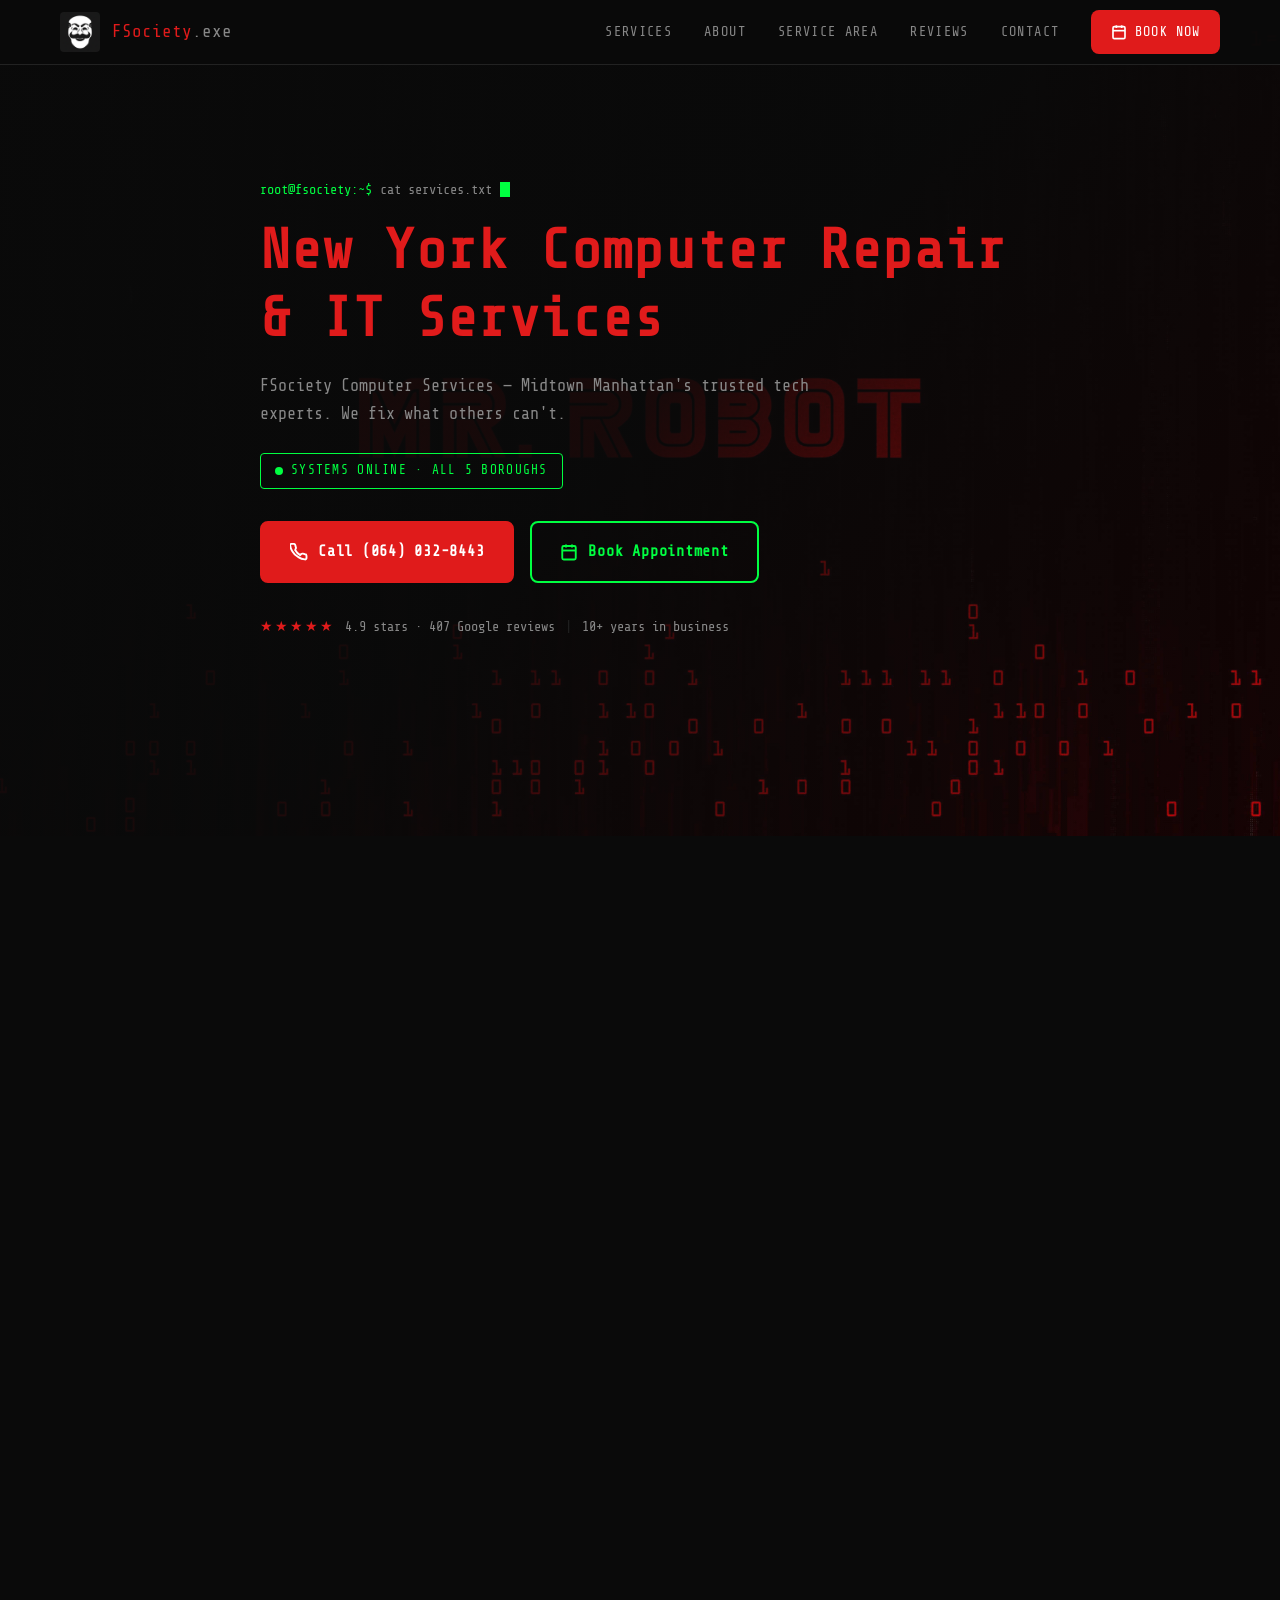
==== index.html @ 2352bcc3 "Add files via upload" ====
<!DOCTYPE html>
<html lang="en">
<head>
<meta charset="UTF-8">
<meta name="viewport" content="width=device-width, initial-scale=1">
<title>New York Computer Repair & IT Services | FSociety Computer Services</title>
<meta name="description" content="FSociety Computer Services offers expert PC repair, custom PC building, and IT support in New York, NY. Serving all 5 NYC boroughs since 2015. Call (064) 032-8443.">
<link rel="canonical" href="https://notplatypus.github.io/fsociety/">
<link rel="icon" href="favicon.ico">
<link rel="apple-touch-icon" href="apple-touch-icon.png">
<meta property="og:title" content="FSociety Computer Services — New York Computer Repair & IT Services">
<meta property="og:description" content="Expert PC repair, custom builds, and IT consulting in NYC. All 5 boroughs. 4.9 ★ · 407 reviews.">
<meta property="og:url" content="https://notplatypus.github.io/fsociety/">
<meta property="og:type" content="website">
<meta name="theme-color" content="#0A0A0A">

<!-- Google Fonts preconnect -->
<link rel="preconnect" href="https://fonts.googleapis.com">
<link rel="preconnect" href="https://fonts.gstatic.com" crossorigin>
<link rel="preload" as="style" href="https://fonts.googleapis.com/css2?family=Share+Tech+Mono&display=swap" onload="this.onload=null;this.rel='stylesheet'">
<noscript><link rel="stylesheet" href="https://fonts.googleapis.com/css2?family=Share+Tech+Mono&display=swap"></noscript>

<!-- Critical CSS -->
<style>
@font-face{font-family:'MrRobot';src:url('fonts/MR_ROBOT.ttf') format('truetype');font-display:swap;font-weight:400 900;}
:root{--bg:#0A0A0A;--surface:#111111;--surface-2:#1A1A1A;--text:#FFFFFF;--text-muted:#888888;--primary:#E01B1B;--primary-dark:#B01515;--green:#00FF41;--border:#222222;--radius:8px;--font-mono:'Share Tech Mono','Courier New',monospace;--font-heading:'MrRobot','Share Tech Mono','Courier New',monospace;}
*,*::before,*::after{box-sizing:border-box;margin:0;padding:0;}
html{scroll-behavior:smooth;-webkit-overflow-scrolling:touch;}
body{background:var(--bg);color:var(--text);font-family:var(--font-mono);font-size:17px;line-height:1.7;-webkit-font-smoothing:antialiased;-moz-osx-font-smoothing:grayscale;overflow-x:hidden;}
h1,h2,h3,h4{font-family:var(--font-heading);line-height:1.2;letter-spacing:0.02em;}
h1{font-size:clamp(2rem,5vw,3.5rem);color:var(--primary);}
h2{font-size:clamp(1.6rem,3.5vw,2.4rem);color:var(--primary);}
h3{font-size:1.2rem;color:var(--text);}
a{color:inherit;text-decoration:none;}
img{display:block;max-width:100%;}
.container{max-width:1200px;margin:0 auto;padding:0 20px;}
/* HEADER */
header{position:fixed;top:0;left:0;right:0;z-index:100;background:rgba(10,10,10,0.95);border-bottom:1px solid var(--border);transition:border-color 0.3s;}
header.scrolled{border-bottom-color:var(--primary);}
.header-inner{display:flex;align-items:center;justify-content:space-between;height:64px;padding:0 20px;max-width:1200px;margin:0 auto;}
.nav-logo{display:flex;align-items:center;gap:12px;font-family:var(--font-heading);font-size:1.1rem;color:var(--primary);}
.nav-logo img{width:40px;height:40px;border-radius:4px;}
.nav-logo span{display:none;}
@media(min-width:480px){.nav-logo span{display:inline;}}
nav{display:none;}
@media(min-width:900px){nav{display:flex;align-items:center;gap:32px;}}
nav a{font-size:0.85rem;color:var(--text-muted);transition:color 0.2s;text-transform:uppercase;letter-spacing:0.1em;}
nav a:hover{color:var(--green);}
.nav-cta{display:none;}
@media(min-width:900px){.nav-cta{display:inline-flex;align-items:center;gap:8px;background:var(--primary);color:#fff;padding:10px 20px;border-radius:var(--radius);font-size:0.85rem;text-transform:uppercase;letter-spacing:0.08em;transition:background 0.2s;-webkit-tap-highlight-color:transparent;touch-action:manipulation;}}
.nav-cta:hover{background:var(--primary-dark);}
.hamburger{background:none;border:1px solid var(--border);color:var(--text);padding:8px;border-radius:4px;cursor:pointer;display:flex;align-items:center;justify-content:center;min-width:44px;min-height:44px;-webkit-tap-highlight-color:transparent;touch-action:manipulation;}
@media(min-width:900px){.hamburger{display:none;}}
.mobile-menu{display:none;position:fixed;top:64px;left:0;right:0;bottom:0;background:var(--bg);z-index:99;padding:32px 20px;border-top:1px solid var(--primary);}
.mobile-menu.open{display:flex;flex-direction:column;gap:24px;}
.mobile-menu a{font-size:1.2rem;color:var(--text);border-bottom:1px solid var(--border);padding-bottom:16px;text-transform:uppercase;letter-spacing:0.1em;}
.mobile-menu a:last-child{border-bottom:none;color:var(--primary);}
/* HERO */
.hero{position:relative;min-height:100svh;min-height:calc(100vh - 64px);display:flex;align-items:center;justify-content:center;padding:80px 20px 100px;overflow:hidden;}
.hero-bg{position:absolute;inset:0;z-index:0;}
.hero-bg img{width:100%;height:100%;object-fit:cover;object-position:center;}
.hero-overlay{position:absolute;inset:0;z-index:1;background:linear-gradient(135deg,rgba(10,10,10,0.97) 0%,rgba(10,10,10,0.92) 50%,rgba(224,27,27,0.08) 100%);}
.hero-content{position:relative;z-index:2;text-align:left;max-width:800px;width:100%;}
.terminal-line{font-size:0.85rem;color:var(--text-muted);margin-bottom:16px;display:flex;align-items:center;gap:8px;flex-wrap:wrap;}
.green{color:var(--green);}
.cursor{display:inline-block;width:10px;height:1.1em;background:var(--green);vertical-align:text-bottom;animation:blink 1s step-end infinite;}
@keyframes blink{0%,100%{opacity:1;}50%{opacity:0;}}
.hero-content h1{margin-bottom:20px;}
.hero-tagline{font-size:1.05rem;color:var(--text-muted);margin-bottom:24px;max-width:560px;}
.hero-status{margin-bottom:32px;}
.status-badge{display:inline-flex;align-items:center;gap:8px;border:1px solid var(--green);color:var(--green);padding:6px 14px;border-radius:4px;font-size:0.8rem;text-transform:uppercase;letter-spacing:0.1em;}
.status-dot{width:8px;height:8px;background:var(--green);border-radius:50%;animation:pulse 2s ease infinite;}
@keyframes pulse{0%,100%{opacity:1;transform:scale(1);}50%{opacity:0.5;transform:scale(0.8);}}
.hero-cta{display:flex;flex-wrap:wrap;gap:16px;margin-bottom:32px;}
.btn{display:inline-flex;align-items:center;gap:10px;padding:16px 28px;border-radius:var(--radius);font-family:var(--font-mono);font-size:0.95rem;font-weight:700;letter-spacing:0.05em;cursor:pointer;transition:all 0.2s;min-height:52px;-webkit-tap-highlight-color:transparent;touch-action:manipulation;border:2px solid transparent;}
.btn-primary{background:var(--primary);color:#fff;border-color:var(--primary);}
.btn-primary:hover{background:var(--primary-dark);border-color:var(--primary-dark);transform:translateY(-2px);}
.btn-outline{background:transparent;color:var(--green);border-color:var(--green);}
.btn-outline:hover{background:rgba(0,255,65,0.08);transform:translateY(-2px);}
.hero-rating{display:flex;align-items:center;gap:10px;font-size:0.85rem;color:var(--text-muted);}
.stars{color:var(--primary);letter-spacing:2px;}
</style>

<!-- Deferred non-critical CSS -->
<link rel="preload" as="style" href="style.css" onload="this.onload=null;this.rel='stylesheet'">
<noscript><link rel="stylesheet" href="style.css"></noscript>

<!-- JSON-LD Schema -->
<script type="application/ld+json">
{
  "@context": "https://schema.org",
  "@type": "LocalBusiness",
  "name": "FSociety Computer Services",
  "description": "Expert PC repair, custom PC building, IT consulting, and tech support in New York, NY. Serving all 5 NYC boroughs.",
  "telephone": "(064) 032-8443",
  "email": "mastermind407.fsociety@gmail.com",
  "url": "https://notplatypus.github.io/fsociety/",
  "address": {
    "@type": "PostalAddress",
    "streetAddress": "135 East 57th Street",
    "addressLocality": "New York",
    "addressRegion": "NY",
    "postalCode": "10022",
    "addressCountry": "US"
  },
  "geo": {
    "@type": "GeoCoordinates",
    "latitude": 40.7616,
    "longitude": -73.9680
  },
  "openingHoursSpecification": [
    {"@type":"OpeningHoursSpecification","dayOfWeek":["Monday","Tuesday","Wednesday","Thursday","Friday"],"opens":"09:00","closes":"19:00"}
  ],
  "aggregateRating": {
    "@type": "AggregateRating",
    "ratingValue": "4.9",
    "reviewCount": "407",
    "bestRating": "5"
  },
  "areaServed": [
    {"@type":"City","name":"Manhattan"},
    {"@type":"City","name":"Brooklyn"},
    {"@type":"City","name":"Queens"},
    {"@type":"City","name":"The Bronx"},
    {"@type":"City","name":"Staten Island"}
  ],
  "priceRange": "$$",
  "foundingDate": "2015",
  "hasMap": "https://maps.google.com/maps?q=135+East+57th+Street,+New+York,+NY+10022"
}
</script>
</head>
<body>

<!-- HEADER -->
<header id="header">
  <div class="header-inner">
    <a href="/" class="nav-logo" aria-label="FSociety Computer Services home">
      <img src="android-chrome-192x192.png" alt="FSociety logo" width="40" height="40">
      <span>FSociety<span style="color:var(--text-muted);">.exe</span></span>
    </a>
    <nav aria-label="Main navigation">
      <a href="#services">Services</a>
      <a href="#about">About</a>
      <a href="#area">Service Area</a>
      <a href="#reviews">Reviews</a>
      <a href="#contact">Contact</a>
      <a href="https://fsociety-backend.onrender.com/booking.html" class="nav-cta" target="_blank" rel="noopener">
        <svg width="16" height="16" viewBox="0 0 24 24" fill="none" stroke="currentColor" stroke-width="2.5" aria-hidden="true"><rect x="3" y="4" width="18" height="18" rx="2"/><line x1="16" y1="2" x2="16" y2="6"/><line x1="8" y1="2" x2="8" y2="6"/><line x1="3" y1="10" x2="21" y2="10"/></svg>
        Book Now
      </a>
    </nav>
    <button class="hamburger" id="hamburger" aria-expanded="false" aria-controls="mobile-menu" aria-label="Open menu">
      <svg width="22" height="22" viewBox="0 0 24 24" fill="none" stroke="currentColor" stroke-width="2.5" aria-hidden="true"><line x1="3" y1="6" x2="21" y2="6"/><line x1="3" y1="12" x2="21" y2="12"/><line x1="3" y1="18" x2="21" y2="18"/></svg>
    </button>
  </div>
</header>

<!-- MOBILE MENU -->
<nav class="mobile-menu" id="mobile-menu" aria-label="Mobile navigation">
  <a href="#services" class="mobile-nav-link">Services</a>
  <a href="#about" class="mobile-nav-link">About</a>
  <a href="#area" class="mobile-nav-link">Service Area</a>
  <a href="#reviews" class="mobile-nav-link">Reviews</a>
  <a href="#contact" class="mobile-nav-link">Contact</a>
  <a href="https://fsociety-backend.onrender.com/booking.html" target="_blank" rel="noopener">Book Appointment →</a>
</nav>

<!-- HERO -->
<section class="hero" id="home">
  <div class="hero-bg">
    <img src="pictures/placeholder.webp" alt="FSociety Computer Services workspace in New York" width="1920" height="1080" loading="eager" fetchpriority="high">
  </div>
  <div class="hero-overlay"></div>
  <div class="container hero-content">
    <div class="terminal-line">
      <span class="green">root@fsociety:~$</span>
      <span aria-hidden="true">cat services.txt</span>
      <span class="cursor" aria-hidden="true"></span>
    </div>
    <h1>New York Computer Repair &amp; IT Services</h1>
    <p class="hero-tagline">FSociety Computer Services — Midtown Manhattan's trusted tech experts. We fix what others can't.</p>
    <div class="hero-status">
      <div class="status-badge">
        <span class="status-dot"></span>
        SYSTEMS ONLINE · ALL 5 BOROUGHS
      </div>
    </div>
    <div class="hero-cta">
      <a href="tel:+10640328443" class="btn btn-primary">
        <svg width="18" height="18" viewBox="0 0 24 24" fill="none" stroke="currentColor" stroke-width="2.5" aria-hidden="true"><path d="M22 16.92v3a2 2 0 01-2.18 2 19.79 19.79 0 01-8.63-3.07A19.5 19.5 0 013.07 11 19.79 19.79 0 01.1 2.38a2 2 0 012-1.17h3a2 2 0 012 1.72c.13 1 .37 1.97.74 2.9a2 2 0 01-.45 2.11L6.91 9.4a16 16 0 006.69 6.69l1.38-1.38a2 2 0 012.11-.45c.93.37 1.9.61 2.9.74A2 2 0 0122 16.92z"/></svg>
        Call (064) 032-8443
      </a>
      <a href="https://fsociety-backend.onrender.com/booking.html" class="btn btn-outline" target="_blank" rel="noopener">
        <svg width="18" height="18" viewBox="0 0 24 24" fill="none" stroke="currentColor" stroke-width="2.5" aria-hidden="true"><rect x="3" y="4" width="18" height="18" rx="2"/><line x1="16" y1="2" x2="16" y2="6"/><line x1="8" y1="2" x2="8" y2="6"/><line x1="3" y1="10" x2="21" y2="10"/></svg>
        Book Appointment
      </a>
    </div>
    <div class="hero-rating">
      <span class="stars">★★★★★</span>
      <span>4.9 stars · 407 Google reviews</span>
      <span style="color:var(--border)">|</span>
      <span>10+ years in business</span>
    </div>
  </div>
</section>

<!-- SERVICES -->
<section class="services section-below-fold" id="services">
  <div class="container">
    <div class="section-header">
      <div class="terminal-line small"><span class="green">//</span> AVAILABLE_SERVICES</div>
      <h2>What We Do</h2>
      <p class="section-sub">Professional tech services for NYC homes and businesses</p>
    </div>
    <div class="services-grid">

      <div class="service-card">
        <div class="service-icon">
          <svg width="32" height="32" viewBox="0 0 24 24" fill="none" stroke="currentColor" stroke-width="1.8" aria-hidden="true"><rect x="2" y="3" width="20" height="14" rx="2"/><line x1="8" y1="21" x2="16" y2="21"/><line x1="12" y1="17" x2="12" y2="21"/><circle cx="12" cy="10" r="3"/></svg>
        </div>
        <h3>PC Repair &amp; Diagnostics</h3>
        <p>Comprehensive hardware and software diagnostics. Virus removal, data recovery, screen replacement, motherboard repair — we handle it all.</p>
        <div class="card-tag"><span class="green">$</span> Free initial diagnostic</div>
      </div>

      <div class="service-card">
        <div class="service-icon">
          <svg width="32" height="32" viewBox="0 0 24 24" fill="none" stroke="currentColor" stroke-width="1.8" aria-hidden="true"><rect x="4" y="2" width="16" height="20" rx="2"/><line x1="8" y1="7" x2="16" y2="7"/><line x1="8" y1="11" x2="16" y2="11"/><line x1="8" y1="15" x2="12" y2="15"/></svg>
        </div>
        <h3>Custom PC Building</h3>
        <p>Gaming rigs, workstations, home servers. We source, build, and configure your dream machine from scratch — optimized for your budget and needs.</p>
        <div class="card-tag"><span class="green">$</span> Free build consultation</div>
      </div>

      <div class="service-card">
        <div class="service-icon">
          <svg width="32" height="32" viewBox="0 0 24 24" fill="none" stroke="currentColor" stroke-width="1.8" aria-hidden="true"><path d="M17 21v-2a4 4 0 00-4-4H5a4 4 0 00-4 4v2"/><circle cx="9" cy="7" r="4"/><path d="M23 21v-2a4 4 0 00-3-3.87"/><path d="M16 3.13a4 4 0 010 7.75"/></svg>
        </div>
        <h3>One-on-One Tech Training</h3>
        <p>Learn at your own pace. We teach you to use your devices confidently — from basic computer skills to advanced software, for all ages.</p>
        <div class="card-tag"><span class="green">$</span> Patient, jargon-free sessions</div>
      </div>

      <div class="service-card">
        <div class="service-icon">
          <svg width="32" height="32" viewBox="0 0 24 24" fill="none" stroke="currentColor" stroke-width="1.8" aria-hidden="true"><circle cx="12" cy="12" r="3"/><circle cx="4" cy="6" r="2"/><circle cx="20" cy="6" r="2"/><circle cx="4" cy="18" r="2"/><circle cx="20" cy="18" r="2"/><line x1="6" y1="6" x2="10" y2="11"/><line x1="18" y1="6" x2="14" y2="11"/><line x1="6" y1="18" x2="10" y2="13"/><line x1="18" y1="18" x2="14" y2="13"/></svg>
        </div>
        <h3>IT Consulting</h3>
        <p>Strategic tech guidance for small businesses. Network setup, cybersecurity audits, cloud migration, and infrastructure planning tailored to your scale.</p>
        <div class="card-tag"><span class="green">$</span> First hour free</div>
      </div>

      <div class="service-card">
        <div class="service-icon">
          <svg width="32" height="32" viewBox="0 0 24 24" fill="none" stroke="currentColor" stroke-width="1.8" aria-hidden="true"><path d="M3 9l9-7 9 7v11a2 2 0 01-2 2H5a2 2 0 01-2-2z"/><polyline points="9 22 9 12 15 12 15 22"/></svg>
        </div>
        <h3>Home &amp; Office Tech Support</h3>
        <p>On-site visits across all 5 boroughs. WiFi setup, smart home devices, printer troubleshooting, office IT support — we come to you.</p>
        <div class="card-tag"><span class="green">$</span> In-store &amp; on-site available</div>
      </div>

    </div>
    <div style="text-align:center;margin-top:48px;">
      <a href="https://fsociety-backend.onrender.com/booking.html" class="btn btn-primary" target="_blank" rel="noopener">Schedule a Service</a>
    </div>
  </div>
</section>

<!-- ABOUT -->
<section class="about section-below-fold" id="about">
  <div class="container">
    <div class="about-grid">
      <div class="about-image">
        <img src="pictures/placeholder.webp" alt="FSociety Computer Services team at work in New York" width="600" height="450" loading="lazy">
        <div class="about-image-overlay"></div>
      </div>
      <div class="about-content">
        <div class="terminal-line small"><span class="green">//</span> ABOUT_US</div>
        <h2>Trusted Since 2015</h2>
        <p>FSociety Computer Services has been New York City's go-to tech repair shop for over a decade. Based in Midtown Manhattan, we combine deep technical expertise with a no-nonsense, transparent approach.</p>
        <p>No upselling. No unnecessary repairs. Just honest, fast solutions — whether you walk in or we come to you.</p>
        <div class="stats-grid">
          <div class="stat">
            <span class="stat-number">10+</span>
            <span class="stat-label">Years in Business</span>
          </div>
          <div class="stat">
            <span class="stat-number">407</span>
            <span class="stat-label">Verified Reviews</span>
          </div>
          <div class="stat">
            <span class="stat-number">4.9★</span>
            <span class="stat-label">Google Rating</span>
          </div>
          <div class="stat">
            <span class="stat-number">5</span>
            <span class="stat-label">NYC Boroughs</span>
          </div>
        </div>
        <a href="tel:+10640328443" class="btn btn-primary" style="margin-top:8px;">
          <svg width="18" height="18" viewBox="0 0 24 24" fill="none" stroke="currentColor" stroke-width="2.5" aria-hidden="true"><path d="M22 16.92v3a2 2 0 01-2.18 2 19.79 19.79 0 01-8.63-3.07A19.5 19.5 0 013.07 11 19.79 19.79 0 01.1 2.38a2 2 0 012-1.17h3a2 2 0 012 1.72c.13 1 .37 1.97.74 2.9a2 2 0 01-.45 2.11L6.91 9.4a16 16 0 006.69 6.69l1.38-1.38a2 2 0 012.11-.45c.93.37 1.9.61 2.9.74A2 2 0 0122 16.92z"/></svg>
          Call Us Now
        </a>
      </div>
    </div>
  </div>
</section>

<!-- SERVICE AREA -->
<section class="area section-below-fold" id="area">
  <div class="container">
    <div class="section-header">
      <div class="terminal-line small"><span class="green">//</span> SERVICE_AREA</div>
      <h2>We Come to You</h2>
      <p class="section-sub">In-store at 135 East 57th Street, or on-site anywhere in NYC</p>
    </div>
    <div class="area-grid">
      <div class="boroughs">
        <div class="borough-item">
          <span class="green">&gt;</span>
          <span>Manhattan</span>
          <span class="borough-tag">HQ + On-Site</span>
        </div>
        <div class="borough-item">
          <span class="green">&gt;</span>
          <span>Brooklyn</span>
          <span class="borough-tag">On-Site</span>
        </div>
        <div class="borough-item">
          <span class="green">&gt;</span>
          <span>Queens</span>
          <span class="borough-tag">On-Site</span>
        </div>
        <div class="borough-item">
          <span class="green">&gt;</span>
          <span>The Bronx</span>
          <span class="borough-tag">On-Site</span>
        </div>
        <div class="borough-item">
          <span class="green">&gt;</span>
          <span>Staten Island</span>
          <span class="borough-tag">On-Site</span>
        </div>
        <div class="area-info">
          <div class="info-row">
            <svg width="16" height="16" viewBox="0 0 24 24" fill="none" stroke="var(--green)" stroke-width="2" aria-hidden="true"><circle cx="12" cy="12" r="10"/><polyline points="12 6 12 12 16 14"/></svg>
            <span>Mon–Fri &nbsp;9:00 AM – 7:00 PM</span>
          </div>
          <div class="info-row">
            <svg width="16" height="16" viewBox="0 0 24 24" fill="none" stroke="var(--green)" stroke-width="2" aria-hidden="true"><path d="M21 10c0 7-9 13-9 13s-9-6-9-13a9 9 0 0118 0z"/><circle cx="12" cy="10" r="3"/></svg>
            <span>135 East 57th Street, NY 10022</span>
          </div>
        </div>
      </div>
      <div class="map-wrap">
        <div style="height:400px;overflow:hidden;border-radius:var(--radius);border:1px solid var(--border);">
          <iframe
            title="FSociety Computer Services location map"
            src="https://maps.google.com/maps?q=135+East+57th+Street,+New+York,+NY+10022&output=embed"
            style="width:100%;height:100%;border:0;"
            loading="lazy"
            referrerpolicy="no-referrer-when-downgrade"
            aria-label="Google Maps location of FSociety Computer Services">
          </iframe>
        </div>
      </div>
    </div>
  </div>
</section>

<!-- REVIEWS -->
<section class="reviews section-below-fold" id="reviews">
  <div class="container">
    <div class="section-header">
      <div class="terminal-line small"><span class="green">//</span> CLIENT_REVIEWS</div>
      <h2>What Clients Say</h2>
      <div class="rating-badge">
        <span class="stars big">★★★★★</span>
        <span class="rating-num">4.9</span>
        <span class="rating-count">/ 407 Google reviews</span>
      </div>
    </div>
    <div class="reviews-grid">
      <div class="review-card">
        <div class="review-stars">★★★★★</div>
        <p>"Brought in my laptop with a dead drive and data I thought was gone forever. They recovered everything within 24 hours. Absolutely incredible service."</p>
        <div class="reviewer">
          <span class="reviewer-name">Alex M.</span>
          <span class="reviewer-loc">Manhattan</span>
        </div>
      </div>
      <div class="review-card">
        <div class="review-stars">★★★★★</div>
        <p>"Had them build a custom PC for video editing. Stayed within budget, explained every component choice, and it flies. Best $1200 I've ever spent."</p>
        <div class="reviewer">
          <span class="reviewer-name">Priya S.</span>
          <span class="reviewer-loc">Brooklyn</span>
        </div>
      </div>
      <div class="review-card">
        <div class="review-stars">★★★★★</div>
        <p>"Our whole office network was a mess. They came in, audited everything, and had us running smoothly in one afternoon. Worth every penny for the consulting."</p>
        <div class="reviewer">
          <span class="reviewer-name">Marcus T.</span>
          <span class="reviewer-loc">Queens</span>
        </div>
      </div>
    </div>
    <div style="text-align:center;margin-top:40px;">
      <a href="https://g.page/r/fsociety-computer-services/review" target="_blank" rel="noopener" class="btn btn-outline">
        Read All 407 Reviews →
      </a>
    </div>
  </div>
</section>

<!-- CONTACT -->
<section class="contact section-below-fold" id="contact">
  <div class="container">
    <div class="contact-grid">
      <div class="contact-info">
        <div class="terminal-line small"><span class="green">//</span> CONTACT</div>
        <h2>Get in Touch</h2>
        <div class="contact-item">
          <svg width="20" height="20" viewBox="0 0 24 24" fill="none" stroke="var(--primary)" stroke-width="2" aria-hidden="true"><path d="M22 16.92v3a2 2 0 01-2.18 2 19.79 19.79 0 01-8.63-3.07A19.5 19.5 0 013.07 11 19.79 19.79 0 01.1 2.38a2 2 0 012-1.17h3a2 2 0 012 1.72c.13 1 .37 1.97.74 2.9a2 2 0 01-.45 2.11L6.91 9.4a16 16 0 006.69 6.69l1.38-1.38a2 2 0 012.11-.45c.93.37 1.9.61 2.9.74A2 2 0 0122 16.92z"/></svg>
          <div>
            <div class="contact-label">Phone</div>
            <a href="tel:+10640328443" class="contact-value">(064) 032-8443</a>
          </div>
        </div>
        <div class="contact-item">
          <svg width="20" height="20" viewBox="0 0 24 24" fill="none" stroke="var(--primary)" stroke-width="2" aria-hidden="true"><path d="M4 4h16c1.1 0 2 .9 2 2v12c0 1.1-.9 2-2 2H4c-1.1 0-2-.9-2-2V6c0-1.1.9-2 2-2z"/><polyline points="22,6 12,13 2,6"/></svg>
          <div>
            <div class="contact-label">Email</div>
            <a href="mailto:mastermind407.fsociety@gmail.com" class="contact-value">mastermind407.fsociety@gmail.com</a>
          </div>
        </div>
        <div class="contact-item">
          <svg width="20" height="20" viewBox="0 0 24 24" fill="none" stroke="var(--primary)" stroke-width="2" aria-hidden="true"><path d="M21 10c0 7-9 13-9 13s-9-6-9-13a9 9 0 0118 0z"/><circle cx="12" cy="10" r="3"/></svg>
          <div>
            <div class="contact-label">Address</div>
            <span class="contact-value">135 East 57th Street<br>New York, NY 10022</span>
          </div>
        </div>
        <div class="contact-item">
          <svg width="20" height="20" viewBox="0 0 24 24" fill="none" stroke="var(--primary)" stroke-width="2" aria-hidden="true"><circle cx="12" cy="12" r="10"/><polyline points="12 6 12 12 16 14"/></svg>
          <div>
            <div class="contact-label">Hours</div>
            <span class="contact-value">Monday–Friday<br>9:00 AM – 7:00 PM</span>
          </div>
        </div>
      </div>
      <div class="contact-form-wrap">
        <div class="terminal-line small"><span class="green">//</span> SEND_MESSAGE</div>
        <form class="contact-form" id="contact-form" novalidate>
          <div class="form-group">
            <label for="c-name">Name</label>
            <input type="text" id="c-name" name="name" placeholder="John Doe" autocomplete="name" required minlength="2">
          </div>
          <div class="form-group">
            <label for="c-email">Email</label>
            <input type="email" id="c-email" name="email" placeholder="you@example.com" autocomplete="email" required>
          </div>
          <div class="form-group">
            <label for="c-msg">Message</label>
            <textarea id="c-msg" name="message" placeholder="Describe your issue or question..." rows="4" required minlength="10"></textarea>
          </div>
          <button type="submit" class="btn btn-primary" style="width:100%;justify-content:center;">
            Send Message
          </button>
          <div class="form-status" id="form-status" role="alert" aria-live="polite"></div>
        </form>
      </div>
    </div>
  </div>
</section>

<!-- BOOKING CTA BANNER -->
<section class="cta-banner section-below-fold">
  <div class="container cta-inner">
    <div class="cta-text">
      <div class="terminal-line small" style="margin-bottom:12px;"><span class="green">root@fsociety:~$</span> <span>./schedule_appointment.sh</span></div>
      <h2>Ready to Get It Fixed?</h2>
      <p>Book your appointment online. Available Mon–Fri, 9 AM – 7 PM. 24-hour advance booking required.</p>
    </div>
    <div class="cta-actions">
      <a href="https://fsociety-backend.onrender.com/booking.html" class="btn btn-primary" target="_blank" rel="noopener">
        <svg width="18" height="18" viewBox="0 0 24 24" fill="none" stroke="currentColor" stroke-width="2.5" aria-hidden="true"><rect x="3" y="4" width="18" height="18" rx="2"/><line x1="16" y1="2" x2="16" y2="6"/><line x1="8" y1="2" x2="8" y2="6"/><line x1="3" y1="10" x2="21" y2="10"/></svg>
        Book Appointment
      </a>
      <a href="tel:+10640328443" class="btn btn-outline">Call to Talk First</a>
    </div>
  </div>
</section>

<!-- FOOTER -->
<footer>
  <div class="container footer-inner">
    <div class="footer-col">
      <div class="footer-logo">FSociety<span style="color:var(--primary);">.exe</span></div>
      <p>New York's trusted computer repair &amp; IT services shop. Serving all 5 boroughs since 2015.</p>
    </div>
    <div class="footer-col">
      <h4>Services</h4>
      <ul>
        <li>PC Repair &amp; Diagnostics</li>
        <li>Custom PC Building</li>
        <li>One-on-One Tech Training</li>
        <li>IT Consulting</li>
        <li>Home &amp; Office Tech Support</li>
      </ul>
    </div>
    <div class="footer-col">
      <h4>Contact</h4>
      <ul>
        <li><a href="tel:+10640328443">(064) 032-8443</a></li>
        <li><a href="mailto:mastermind407.fsociety@gmail.com">mastermind407.fsociety@gmail.com</a></li>
        <li>135 East 57th Street<br>New York, NY 10022</li>
        <li>Mon–Fri 9:00 AM – 7:00 PM</li>
      </ul>
    </div>
    <div class="footer-col">
      <h4>Company</h4>
      <ul>
        <li><a href="https://fsociety-backend.onrender.com/booking.html" target="_blank" rel="noopener">Book Appointment</a></li>
        <li><a href="#reviews">Reviews</a></li>
        <li><a href="privacy-policy.html">Privacy Policy</a></li>
      </ul>
    </div>
  </div>
  <div class="footer-bottom">
    <div class="container">
      <span>© 2025 FSociety Computer Services · New York, NY 10022</span>
      <a href="privacy-policy.html">Privacy Policy</a>
    </div>
  </div>
</footer>

<!-- MOBILE STICKY CTA BAR -->
<div class="mobile-cta-bar" role="complementary" aria-label="Quick contact">
  <a href="tel:+10640328443" class="mobile-cta-btn mobile-cta-call">
    <svg width="18" height="18" viewBox="0 0 24 24" fill="none" stroke="currentColor" stroke-width="2.5" aria-hidden="true"><path d="M22 16.92v3a2 2 0 01-2.18 2 19.79 19.79 0 01-8.63-3.07A19.5 19.5 0 013.07 11 19.79 19.79 0 01.1 2.38a2 2 0 012-1.17h3a2 2 0 012 1.72c.13 1 .37 1.97.74 2.9a2 2 0 01-.45 2.11L6.91 9.4a16 16 0 006.69 6.69l1.38-1.38a2 2 0 012.11-.45c.93.37 1.9.61 2.9.74A2 2 0 0122 16.92z"/></svg>
    Call Now
  </a>
  <a href="https://fsociety-backend.onrender.com/booking.html" class="mobile-cta-btn mobile-cta-book" target="_blank" rel="noopener">
    <svg width="18" height="18" viewBox="0 0 24 24" fill="none" stroke="currentColor" stroke-width="2.5" aria-hidden="true"><rect x="3" y="4" width="18" height="18" rx="2"/><line x1="16" y1="2" x2="16" y2="6"/><line x1="8" y1="2" x2="8" y2="6"/><line x1="3" y1="10" x2="21" y2="10"/></svg>
    Book Online
  </a>
</div>

<script src="script.js" defer></script>
</body>
</html>
---- style.css ----
/* FSociety Computer Services — style.css */
/* Non-critical styles loaded deferred */

/* SECTION DEFAULTS */
section { padding: 80px 20px; }
@media (min-width: 1024px) { section { padding: 96px 48px; } }
.section-below-fold { content-visibility: auto; contain-intrinsic-size: 0 600px; }

.section-header {
  text-align: center;
  margin-bottom: 56px;
}
.section-header h2 { margin-bottom: 12px; }
.section-sub {
  color: var(--text-muted);
  font-size: 1rem;
  max-width: 520px;
  margin: 0 auto;
}
.terminal-line.small { font-size: 0.78rem; margin-bottom: 10px; }
.section-header .terminal-line.small { justify-content: center; }

/* SERVICES */
.services { background: var(--bg); }
.services-grid {
  display: grid;
  grid-template-columns: 1fr;
  gap: 20px;
}
@media (min-width: 640px) { .services-grid { grid-template-columns: 1fr 1fr; } }
@media (min-width: 1024px) { .services-grid { grid-template-columns: repeat(3, 1fr); } }

.service-card {
  background: var(--surface);
  border: 1px solid var(--border);
  border-radius: var(--radius);
  padding: 32px 28px;
  transition: border-color 0.3s, transform 0.3s, box-shadow 0.3s;
  position: relative;
  overflow: hidden;
}
.service-card::before {
  content: '';
  position: absolute;
  top: 0; left: 0; right: 0;
  height: 3px;
  background: var(--primary);
  transform: scaleX(0);
  transition: transform 0.3s;
  transform-origin: left;
}
.service-card:hover {
  border-color: var(--primary);
  transform: translateY(-4px);
  box-shadow: 0 16px 40px rgba(224, 27, 27, 0.12);
}
.service-card:hover::before { transform: scaleX(1); }
@media (prefers-reduced-motion: reduce) {
  .service-card { transition: none; }
  .service-card:hover { transform: none; }
  .service-card::before { transition: none; }
}

.service-icon {
  width: 56px;
  height: 56px;
  background: rgba(224, 27, 27, 0.08);
  border: 1px solid rgba(224, 27, 27, 0.2);
  border-radius: 10px;
  display: flex;
  align-items: center;
  justify-content: center;
  margin-bottom: 20px;
  color: var(--primary);
  will-change: transform;
}
.service-card:hover .service-icon {
  background: rgba(224, 27, 27, 0.15);
  animation: glitch-icon 0.4s ease;
}
@keyframes glitch-icon {
  0%  { transform: translate(0, 0); }
  20% { transform: translate(-2px, 1px); }
  40% { transform: translate(2px, -1px); }
  60% { transform: translate(-1px, 2px); }
  80% { transform: translate(1px, -1px); }
  100%{ transform: translate(0, 0); }
}
@media (prefers-reduced-motion: reduce) {
  .service-card:hover .service-icon { animation: none; }
}

.service-card h3 {
  font-size: 1.05rem;
  margin-bottom: 12px;
  color: var(--text);
  font-family: var(--font-heading);
}
.service-card p {
  color: var(--text-muted);
  font-size: 0.9rem;
  line-height: 1.7;
  margin-bottom: 16px;
}
.card-tag {
  font-size: 0.78rem;
  color: var(--text-muted);
  border-top: 1px solid var(--border);
  padding-top: 14px;
}
.card-tag .green { margin-right: 4px; }

/* ABOUT */
.about { background: var(--surface); }
.about-grid {
  display: grid;
  grid-template-columns: 1fr;
  gap: 48px;
  align-items: center;
}
@media (min-width: 900px) { .about-grid { grid-template-columns: 1fr 1fr; gap: 64px; } }

.about-image {
  position: relative;
  border-radius: var(--radius);
  overflow: hidden;
  border: 1px solid var(--border);
}
.about-image img { width: 100%; height: 100%; object-fit: cover; display: block; }
.about-image-overlay {
  position: absolute; inset: 0;
  background: linear-gradient(135deg, rgba(224, 27, 27, 0.06) 0%, transparent 60%);
}

.about-content .terminal-line.small { margin-bottom: 10px; }
.about-content h2 { margin-bottom: 16px; }
.about-content p {
  color: var(--text-muted);
  margin-bottom: 16px;
  line-height: 1.75;
}

.stats-grid {
  display: grid;
  grid-template-columns: 1fr 1fr;
  gap: 16px;
  margin: 32px 0;
}
.stat {
  background: var(--surface-2);
  border: 1px solid var(--border);
  border-radius: var(--radius);
  padding: 20px;
  display: flex;
  flex-direction: column;
  gap: 4px;
  transition: border-color 0.2s;
}
.stat:hover { border-color: var(--primary); }
.stat-number {
  font-family: var(--font-heading);
  font-size: 1.8rem;
  color: var(--primary);
  line-height: 1;
}
.stat-label {
  font-size: 0.78rem;
  color: var(--text-muted);
  text-transform: uppercase;
  letter-spacing: 0.08em;
}

/* SERVICE AREA */
.area { background: var(--bg); }
.area-grid {
  display: grid;
  grid-template-columns: 1fr;
  gap: 40px;
  align-items: start;
}
@media (min-width: 900px) { .area-grid { grid-template-columns: 1fr 1fr; gap: 56px; } }

.boroughs { display: flex; flex-direction: column; gap: 12px; }
.borough-item {
  display: flex;
  align-items: center;
  gap: 14px;
  padding: 14px 20px;
  background: var(--surface);
  border: 1px solid var(--border);
  border-radius: var(--radius);
  font-size: 0.95rem;
  transition: border-color 0.2s, background 0.2s;
}
.borough-item:hover {
  border-color: var(--green);
  background: rgba(0, 255, 65, 0.03);
}
.borough-item > span:first-child {
  font-size: 1.1rem;
  font-weight: 700;
  width: 16px;
}
.borough-item > span:nth-child(2) { flex: 1; }
.borough-tag {
  font-size: 0.72rem;
  color: var(--green);
  border: 1px solid var(--green);
  padding: 2px 8px;
  border-radius: 4px;
  text-transform: uppercase;
  letter-spacing: 0.08em;
  opacity: 0.8;
}

.area-info {
  margin-top: 24px;
  display: flex;
  flex-direction: column;
  gap: 12px;
  padding: 20px;
  background: var(--surface);
  border: 1px solid var(--border);
  border-radius: var(--radius);
  border-left: 3px solid var(--primary);
}
.info-row {
  display: flex;
  align-items: center;
  gap: 10px;
  font-size: 0.88rem;
  color: var(--text-muted);
}

/* REVIEWS */
.reviews { background: var(--surface); }
.rating-badge {
  display: flex;
  align-items: center;
  justify-content: center;
  gap: 10px;
  margin-top: 8px;
}
.stars.big { font-size: 1.4rem; color: var(--primary); }
.rating-num {
  font-family: var(--font-heading);
  font-size: 2rem;
  color: var(--primary);
}
.rating-count { color: var(--text-muted); font-size: 0.9rem; }

.reviews-grid {
  display: grid;
  grid-template-columns: 1fr;
  gap: 20px;
}
@media (min-width: 640px) { .reviews-grid { grid-template-columns: 1fr 1fr; } }
@media (min-width: 1024px) { .reviews-grid { grid-template-columns: repeat(3, 1fr); } }

.review-card {
  background: var(--surface-2);
  border: 1px solid var(--border);
  border-radius: var(--radius);
  padding: 28px;
  position: relative;
  transition: border-color 0.2s, transform 0.2s;
}
.review-card:hover {
  border-color: var(--primary);
  transform: translateY(-2px);
}
@media (prefers-reduced-motion: reduce) { .review-card:hover { transform: none; } }

.review-stars { color: var(--primary); letter-spacing: 2px; margin-bottom: 14px; font-size: 1rem; }
.review-card p {
  color: var(--text-muted);
  font-size: 0.88rem;
  line-height: 1.75;
  font-style: italic;
  margin-bottom: 20px;
}
.reviewer {
  display: flex;
  align-items: center;
  justify-content: space-between;
  border-top: 1px solid var(--border);
  padding-top: 14px;
}
.reviewer-name { font-weight: 700; font-size: 0.88rem; color: var(--text); }
.reviewer-loc { font-size: 0.78rem; color: var(--text-muted); }

/* CONTACT */
.contact { background: var(--bg); }
.contact-grid {
  display: grid;
  grid-template-columns: 1fr;
  gap: 48px;
}
@media (min-width: 900px) { .contact-grid { grid-template-columns: 1fr 1fr; gap: 64px; align-items: start; } }

.contact-info h2 { margin-bottom: 28px; }
.contact-item {
  display: flex;
  align-items: flex-start;
  gap: 16px;
  margin-bottom: 24px;
  padding-bottom: 24px;
  border-bottom: 1px solid var(--border);
}
.contact-item:last-child { border-bottom: none; }
.contact-item svg { flex-shrink: 0; margin-top: 2px; }
.contact-label { font-size: 0.75rem; color: var(--text-muted); text-transform: uppercase; letter-spacing: 0.1em; margin-bottom: 4px; }
.contact-value { font-size: 0.95rem; color: var(--text); line-height: 1.5; }
a.contact-value:hover { color: var(--primary); }

.contact-form-wrap { }
.contact-form { display: flex; flex-direction: column; gap: 16px; }
.form-group { display: flex; flex-direction: column; gap: 6px; }
.form-group label { font-size: 0.78rem; text-transform: uppercase; letter-spacing: 0.1em; color: var(--text-muted); }
.form-group input,
.form-group textarea {
  background: var(--surface);
  border: 1px solid var(--border);
  border-radius: var(--radius);
  color: var(--text);
  font-family: var(--font-mono);
  font-size: 16px;
  padding: 14px 16px;
  min-height: 48px;
  transition: border-color 0.2s;
  resize: vertical;
}
.form-group input:focus,
.form-group textarea:focus {
  outline: none;
  border-color: var(--green);
  background: rgba(0, 255, 65, 0.02);
}
.form-group input::placeholder,
.form-group textarea::placeholder { color: var(--text-muted); }
.form-group textarea { min-height: 120px; }

.form-status {
  font-size: 0.85rem;
  padding: 10px 14px;
  border-radius: var(--radius);
  display: none;
}
.form-status.success { display: block; background: rgba(0, 255, 65, 0.08); border: 1px solid var(--green); color: var(--green); }
.form-status.error { display: block; background: rgba(224, 27, 27, 0.08); border: 1px solid var(--primary); color: var(--primary); }

/* CTA BANNER */
.cta-banner {
  background: var(--surface);
  border-top: 1px solid var(--border);
  border-bottom: 1px solid var(--border);
}
.cta-inner {
  display: flex;
  flex-direction: column;
  gap: 32px;
  align-items: flex-start;
}
@media (min-width: 900px) {
  .cta-inner {
    flex-direction: row;
    align-items: center;
    justify-content: space-between;
  }
}
.cta-text h2 { margin-bottom: 8px; }
.cta-text p { color: var(--text-muted); font-size: 0.9rem; max-width: 480px; }
.cta-actions { display: flex; gap: 16px; flex-wrap: wrap; }

/* FOOTER */
footer {
  background: #050505;
  border-top: 1px solid var(--border);
  padding-top: 64px;
}
.footer-inner {
  display: grid;
  grid-template-columns: 1fr;
  gap: 40px;
  padding-bottom: 48px;
}
@media (min-width: 640px) { .footer-inner { grid-template-columns: 1fr 1fr; } }
@media (min-width: 1024px) { .footer-inner { grid-template-columns: 2fr 1fr 1fr 1fr; } }

.footer-logo {
  font-family: var(--font-heading);
  font-size: 1.4rem;
  color: var(--text);
  margin-bottom: 12px;
}
.footer-col > p {
  color: var(--text-muted);
  font-size: 0.85rem;
  line-height: 1.7;
}
.footer-col h4 {
  font-size: 0.78rem;
  text-transform: uppercase;
  letter-spacing: 0.12em;
  color: var(--primary);
  margin-bottom: 16px;
  font-family: var(--font-mono);
}
.footer-col ul { list-style: none; display: flex; flex-direction: column; gap: 10px; }
.footer-col ul li { color: var(--text-muted); font-size: 0.85rem; }
.footer-col ul li a { color: var(--text-muted); transition: color 0.2s; }
.footer-col ul li a:hover { color: var(--green); }

.footer-bottom {
  border-top: 1px solid var(--border);
  padding: 20px 20px calc(20px + env(safe-area-inset-bottom));
}
.footer-bottom .container {
  display: flex;
  align-items: center;
  justify-content: space-between;
  flex-wrap: wrap;
  gap: 10px;
  font-size: 0.78rem;
  color: var(--text-muted);
}
.footer-bottom a { color: var(--text-muted); transition: color 0.2s; }
.footer-bottom a:hover { color: var(--primary); }

/* MOBILE CTA BAR */
.mobile-cta-bar {
  position: fixed;
  bottom: 0; left: 0; right: 0;
  display: flex;
  z-index: 99;
  background: var(--surface);
  border-top: 1px solid var(--border);
  padding-bottom: calc(12px + env(safe-area-inset-bottom));
  padding-top: 10px;
}
@media (min-width: 768px) { .mobile-cta-bar { display: none; } }

.mobile-cta-btn {
  flex: 1;
  display: flex;
  align-items: center;
  justify-content: center;
  gap: 8px;
  padding: 12px 16px;
  font-family: var(--font-mono);
  font-size: 0.88rem;
  font-weight: 700;
  text-transform: uppercase;
  letter-spacing: 0.05em;
  min-height: 44px;
  -webkit-tap-highlight-color: transparent;
  touch-action: manipulation;
  transition: opacity 0.15s;
}
.mobile-cta-btn:active { opacity: 0.7; }
.mobile-cta-call {
  color: var(--text);
  border-right: 1px solid var(--border);
}
.mobile-cta-book {
  background: var(--primary);
  color: #fff;
}

/* Ensure content above mobile bar has padding */
@media (max-width: 767px) {
  body { padding-bottom: calc(70px + env(safe-area-inset-bottom)); }
}

/* UTILITY */
.text-muted { color: var(--text-muted); }
.hidden { display: none !important; }
---- style.css ----
/* FSociety Computer Services — style.css */
/* Non-critical styles loaded deferred */

/* SECTION DEFAULTS */
section { padding: 80px 20px; }
@media (min-width: 1024px) { section { padding: 96px 48px; } }
.section-below-fold { content-visibility: auto; contain-intrinsic-size: 0 600px; }

.section-header {
  text-align: center;
  margin-bottom: 56px;
}
.section-header h2 { margin-bottom: 12px; }
.section-sub {
  color: var(--text-muted);
  font-size: 1rem;
  max-width: 520px;
  margin: 0 auto;
}
.terminal-line.small { font-size: 0.78rem; margin-bottom: 10px; }
.section-header .terminal-line.small { justify-content: center; }

/* SERVICES */
.services { background: var(--bg); }
.services-grid {
  display: grid;
  grid-template-columns: 1fr;
  gap: 20px;
}
@media (min-width: 640px) { .services-grid { grid-template-columns: 1fr 1fr; } }
@media (min-width: 1024px) { .services-grid { grid-template-columns: repeat(3, 1fr); } }

.service-card {
  background: var(--surface);
  border: 1px solid var(--border);
  border-radius: var(--radius);
  padding: 32px 28px;
  transition: border-color 0.3s, transform 0.3s, box-shadow 0.3s;
  position: relative;
  overflow: hidden;
}
.service-card::before {
  content: '';
  position: absolute;
  top: 0; left: 0; right: 0;
  height: 3px;
  background: var(--primary);
  transform: scaleX(0);
  transition: transform 0.3s;
  transform-origin: left;
}
.service-card:hover {
  border-color: var(--primary);
  transform: translateY(-4px);
  box-shadow: 0 16px 40px rgba(224, 27, 27, 0.12);
}
.service-card:hover::before { transform: scaleX(1); }
@media (prefers-reduced-motion: reduce) {
  .service-card { transition: none; }
  .service-card:hover { transform: none; }
  .service-card::before { transition: none; }
}

.service-icon {
  width: 56px;
  height: 56px;
  background: rgba(224, 27, 27, 0.08);
  border: 1px solid rgba(224, 27, 27, 0.2);
  border-radius: 10px;
  display: flex;
  align-items: center;
  justify-content: center;
  margin-bottom: 20px;
  color: var(--primary);
  will-change: transform;
}
.service-card:hover .service-icon {
  background: rgba(224, 27, 27, 0.15);
  animation: glitch-icon 0.4s ease;
}
@keyframes glitch-icon {
  0%  { transform: translate(0, 0); }
  20% { transform: translate(-2px, 1px); }
  40% { transform: translate(2px, -1px); }
  60% { transform: translate(-1px, 2px); }
  80% { transform: translate(1px, -1px); }
  100%{ transform: translate(0, 0); }
}
@media (prefers-reduced-motion: reduce) {
  .service-card:hover .service-icon { animation: none; }
}

.service-card h3 {
  font-size: 1.05rem;
  margin-bottom: 12px;
  color: var(--text);
  font-family: var(--font-heading);
}
.service-card p {
  color: var(--text-muted);
  font-size: 0.9rem;
  line-height: 1.7;
  margin-bottom: 16px;
}
.card-tag {
  font-size: 0.78rem;
  color: var(--text-muted);
  border-top: 1px solid var(--border);
  padding-top: 14px;
}
.card-tag .green { margin-right: 4px; }

/* ABOUT */
.about { background: var(--surface); }
.about-grid {
  display: grid;
  grid-template-columns: 1fr;
  gap: 48px;
  align-items: center;
}
@media (min-width: 900px) { .about-grid { grid-template-columns: 1fr 1fr; gap: 64px; } }

.about-image {
  position: relative;
  border-radius: var(--radius);
  overflow: hidden;
  border: 1px solid var(--border);
}
.about-image img { width: 100%; height: 100%; object-fit: cover; display: block; }
.about-image-overlay {
  position: absolute; inset: 0;
  background: linear-gradient(135deg, rgba(224, 27, 27, 0.06) 0%, transparent 60%);
}

.about-content .terminal-line.small { margin-bottom: 10px; }
.about-content h2 { margin-bottom: 16px; }
.about-content p {
  color: var(--text-muted);
  margin-bottom: 16px;
  line-height: 1.75;
}

.stats-grid {
  display: grid;
  grid-template-columns: 1fr 1fr;
  gap: 16px;
  margin: 32px 0;
}
.stat {
  background: var(--surface-2);
  border: 1px solid var(--border);
  border-radius: var(--radius);
  padding: 20px;
  display: flex;
  flex-direction: column;
  gap: 4px;
  transition: border-color 0.2s;
}
.stat:hover { border-color: var(--primary); }
.stat-number {
  font-family: var(--font-heading);
  font-size: 1.8rem;
  color: var(--primary);
  line-height: 1;
}
.stat-label {
  font-size: 0.78rem;
  color: var(--text-muted);
  text-transform: uppercase;
  letter-spacing: 0.08em;
}

/* SERVICE AREA */
.area { background: var(--bg); }
.area-grid {
  display: grid;
  grid-template-columns: 1fr;
  gap: 40px;
  align-items: start;
}
@media (min-width: 900px) { .area-grid { grid-template-columns: 1fr 1fr; gap: 56px; } }

.boroughs { display: flex; flex-direction: column; gap: 12px; }
.borough-item {
  display: flex;
  align-items: center;
  gap: 14px;
  padding: 14px 20px;
  background: var(--surface);
  border: 1px solid var(--border);
  border-radius: var(--radius);
  font-size: 0.95rem;
  transition: border-color 0.2s, background 0.2s;
}
.borough-item:hover {
  border-color: var(--green);
  background: rgba(0, 255, 65, 0.03);
}
.borough-item > span:first-child {
  font-size: 1.1rem;
  font-weight: 700;
  width: 16px;
}
.borough-item > span:nth-child(2) { flex: 1; }
.borough-tag {
  font-size: 0.72rem;
  color: var(--green);
  border: 1px solid var(--green);
  padding: 2px 8px;
  border-radius: 4px;
  text-transform: uppercase;
  letter-spacing: 0.08em;
  opacity: 0.8;
}

.area-info {
  margin-top: 24px;
  display: flex;
  flex-direction: column;
  gap: 12px;
  padding: 20px;
  background: var(--surface);
  border: 1px solid var(--border);
  border-radius: var(--radius);
  border-left: 3px solid var(--primary);
}
.info-row {
  display: flex;
  align-items: center;
  gap: 10px;
  font-size: 0.88rem;
  color: var(--text-muted);
}

/* REVIEWS */
.reviews { background: var(--surface); }
.rating-badge {
  display: flex;
  align-items: center;
  justify-content: center;
  gap: 10px;
  margin-top: 8px;
}
.stars.big { font-size: 1.4rem; color: var(--primary); }
.rating-num {
  font-family: var(--font-heading);
  font-size: 2rem;
  color: var(--primary);
}
.rating-count { color: var(--text-muted); font-size: 0.9rem; }

.reviews-grid {
  display: grid;
  grid-template-columns: 1fr;
  gap: 20px;
}
@media (min-width: 640px) { .reviews-grid { grid-template-columns: 1fr 1fr; } }
@media (min-width: 1024px) { .reviews-grid { grid-template-columns: repeat(3, 1fr); } }

.review-card {
  background: var(--surface-2);
  border: 1px solid var(--border);
  border-radius: var(--radius);
  padding: 28px;
  position: relative;
  transition: border-color 0.2s, transform 0.2s;
}
.review-card:hover {
  border-color: var(--primary);
  transform: translateY(-2px);
}
@media (prefers-reduced-motion: reduce) { .review-card:hover { transform: none; } }

.review-stars { color: var(--primary); letter-spacing: 2px; margin-bottom: 14px; font-size: 1rem; }
.review-card p {
  color: var(--text-muted);
  font-size: 0.88rem;
  line-height: 1.75;
  font-style: italic;
  margin-bottom: 20px;
}
.reviewer {
  display: flex;
  align-items: center;
  justify-content: space-between;
  border-top: 1px solid var(--border);
  padding-top: 14px;
}
.reviewer-name { font-weight: 700; font-size: 0.88rem; color: var(--text); }
.reviewer-loc { font-size: 0.78rem; color: var(--text-muted); }

/* CONTACT */
.contact { background: var(--bg); }
.contact-grid {
  display: grid;
  grid-template-columns: 1fr;
  gap: 48px;
}
@media (min-width: 900px) { .contact-grid { grid-template-columns: 1fr 1fr; gap: 64px; align-items: start; } }

.contact-info h2 { margin-bottom: 28px; }
.contact-item {
  display: flex;
  align-items: flex-start;
  gap: 16px;
  margin-bottom: 24px;
  padding-bottom: 24px;
  border-bottom: 1px solid var(--border);
}
.contact-item:last-child { border-bottom: none; }
.contact-item svg { flex-shrink: 0; margin-top: 2px; }
.contact-label { font-size: 0.75rem; color: var(--text-muted); text-transform: uppercase; letter-spacing: 0.1em; margin-bottom: 4px; }
.contact-value { font-size: 0.95rem; color: var(--text); line-height: 1.5; }
a.contact-value:hover { color: var(--primary); }

.contact-form-wrap { }
.contact-form { display: flex; flex-direction: column; gap: 16px; }
.form-group { display: flex; flex-direction: column; gap: 6px; }
.form-group label { font-size: 0.78rem; text-transform: uppercase; letter-spacing: 0.1em; color: var(--text-muted); }
.form-group input,
.form-group textarea {
  background: var(--surface);
  border: 1px solid var(--border);
  border-radius: var(--radius);
  color: var(--text);
  font-family: var(--font-mono);
  font-size: 16px;
  padding: 14px 16px;
  min-height: 48px;
  transition: border-color 0.2s;
  resize: vertical;
}
.form-group input:focus,
.form-group textarea:focus {
  outline: none;
  border-color: var(--green);
  background: rgba(0, 255, 65, 0.02);
}
.form-group input::placeholder,
.form-group textarea::placeholder { color: var(--text-muted); }
.form-group textarea { min-height: 120px; }

.form-status {
  font-size: 0.85rem;
  padding: 10px 14px;
  border-radius: var(--radius);
  display: none;
}
.form-status.success { display: block; background: rgba(0, 255, 65, 0.08); border: 1px solid var(--green); color: var(--green); }
.form-status.error { display: block; background: rgba(224, 27, 27, 0.08); border: 1px solid var(--primary); color: var(--primary); }

/* CTA BANNER */
.cta-banner {
  background: var(--surface);
  border-top: 1px solid var(--border);
  border-bottom: 1px solid var(--border);
}
.cta-inner {
  display: flex;
  flex-direction: column;
  gap: 32px;
  align-items: flex-start;
}
@media (min-width: 900px) {
  .cta-inner {
    flex-direction: row;
    align-items: center;
    justify-content: space-between;
  }
}
.cta-text h2 { margin-bottom: 8px; }
.cta-text p { color: var(--text-muted); font-size: 0.9rem; max-width: 480px; }
.cta-actions { display: flex; gap: 16px; flex-wrap: wrap; }

/* FOOTER */
footer {
  background: #050505;
  border-top: 1px solid var(--border);
  padding-top: 64px;
}
.footer-inner {
  display: grid;
  grid-template-columns: 1fr;
  gap: 40px;
  padding-bottom: 48px;
}
@media (min-width: 640px) { .footer-inner { grid-template-columns: 1fr 1fr; } }
@media (min-width: 1024px) { .footer-inner { grid-template-columns: 2fr 1fr 1fr 1fr; } }

.footer-logo {
  font-family: var(--font-heading);
  font-size: 1.4rem;
  color: var(--text);
  margin-bottom: 12px;
}
.footer-col > p {
  color: var(--text-muted);
  font-size: 0.85rem;
  line-height: 1.7;
}
.footer-col h4 {
  font-size: 0.78rem;
  text-transform: uppercase;
  letter-spacing: 0.12em;
  color: var(--primary);
  margin-bottom: 16px;
  font-family: var(--font-mono);
}
.footer-col ul { list-style: none; display: flex; flex-direction: column; gap: 10px; }
.footer-col ul li { color: var(--text-muted); font-size: 0.85rem; }
.footer-col ul li a { color: var(--text-muted); transition: color 0.2s; }
.footer-col ul li a:hover { color: var(--green); }

.footer-bottom {
  border-top: 1px solid var(--border);
  padding: 20px 20px calc(20px + env(safe-area-inset-bottom));
}
.footer-bottom .container {
  display: flex;
  align-items: center;
  justify-content: space-between;
  flex-wrap: wrap;
  gap: 10px;
  font-size: 0.78rem;
  color: var(--text-muted);
}
.footer-bottom a { color: var(--text-muted); transition: color 0.2s; }
.footer-bottom a:hover { color: var(--primary); }

/* MOBILE CTA BAR */
.mobile-cta-bar {
  position: fixed;
  bottom: 0; left: 0; right: 0;
  display: flex;
  z-index: 99;
  background: var(--surface);
  border-top: 1px solid var(--border);
  padding-bottom: calc(12px + env(safe-area-inset-bottom));
  padding-top: 10px;
}
@media (min-width: 768px) { .mobile-cta-bar { display: none; } }

.mobile-cta-btn {
  flex: 1;
  display: flex;
  align-items: center;
  justify-content: center;
  gap: 8px;
  padding: 12px 16px;
  font-family: var(--font-mono);
  font-size: 0.88rem;
  font-weight: 700;
  text-transform: uppercase;
  letter-spacing: 0.05em;
  min-height: 44px;
  -webkit-tap-highlight-color: transparent;
  touch-action: manipulation;
  transition: opacity 0.15s;
}
.mobile-cta-btn:active { opacity: 0.7; }
.mobile-cta-call {
  color: var(--text);
  border-right: 1px solid var(--border);
}
.mobile-cta-book {
  background: var(--primary);
  color: #fff;
}

/* Ensure content above mobile bar has padding */
@media (max-width: 767px) {
  body { padding-bottom: calc(70px + env(safe-area-inset-bottom)); }
}

/* UTILITY */
.text-muted { color: var(--text-muted); }
.hidden { display: none !important; }
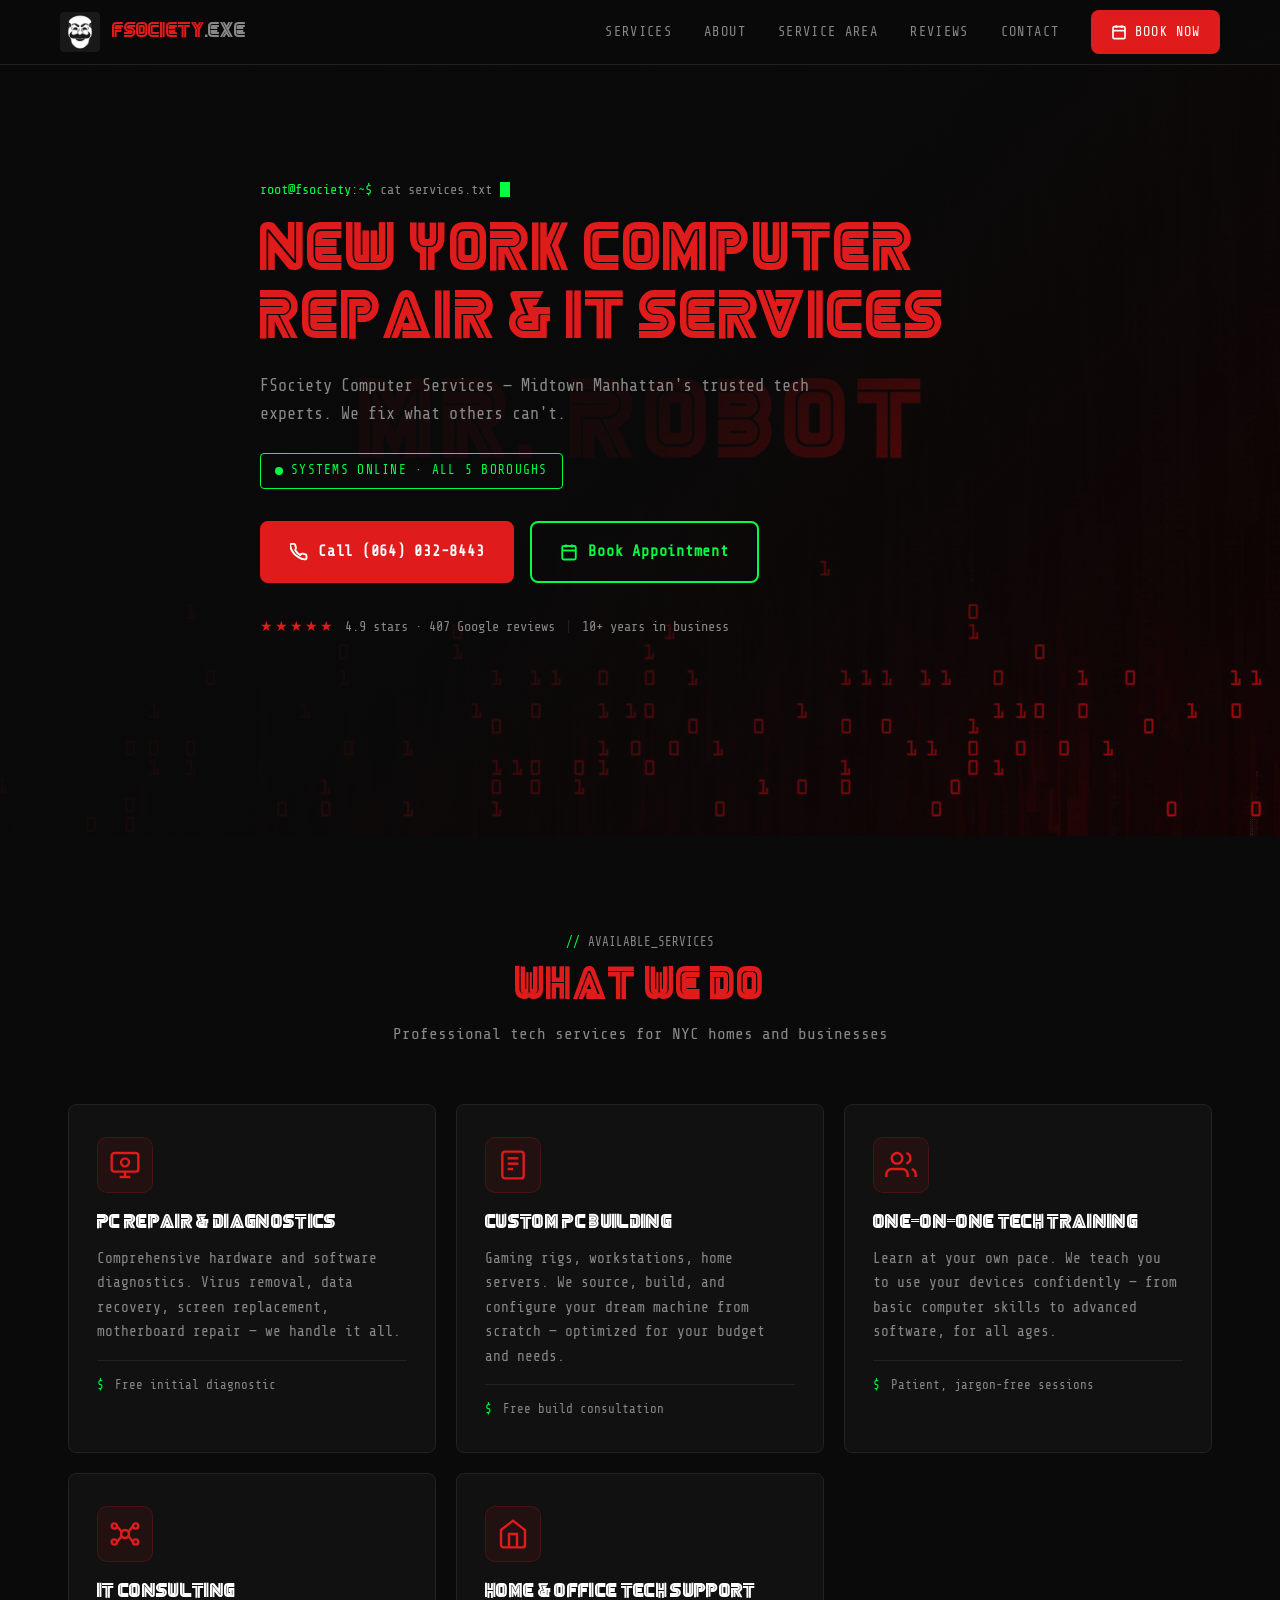
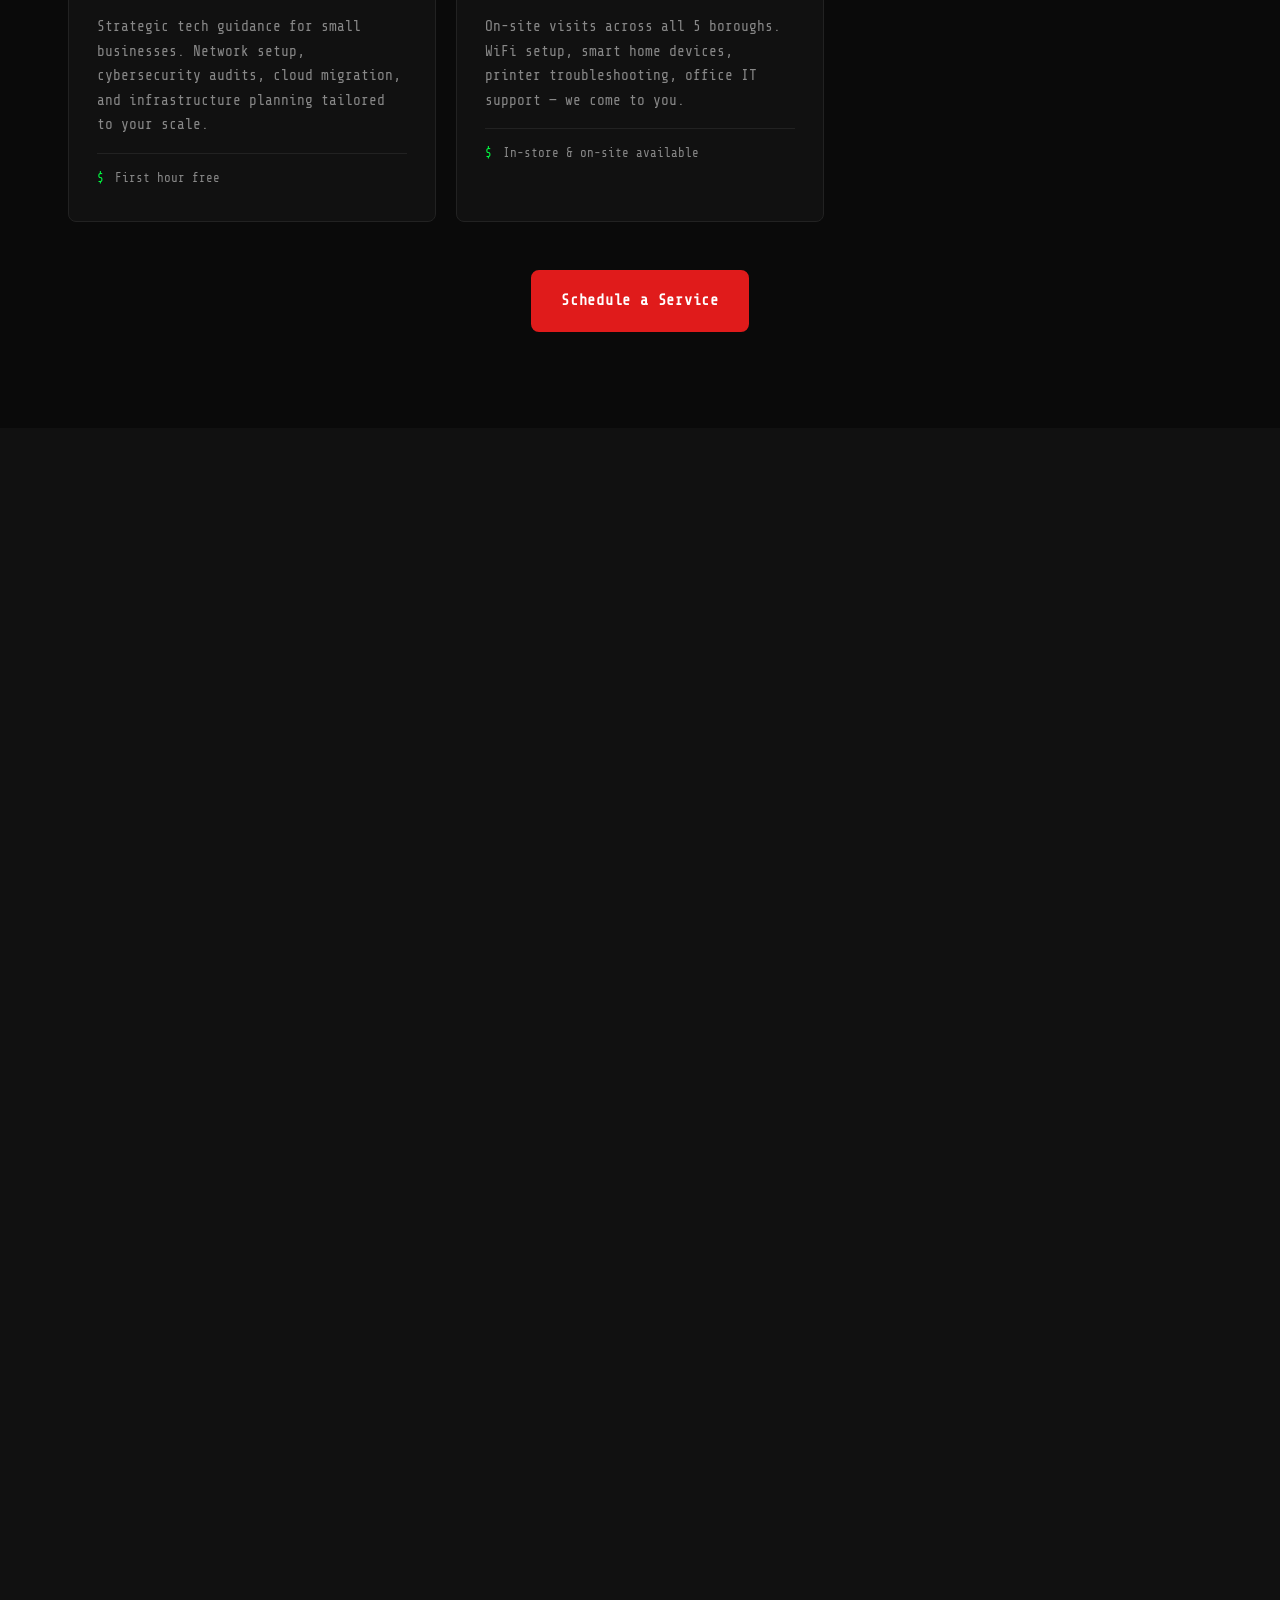
==== commit 77e8cc79: "Fix font file path for MrRobot font" ====
--- a/index.html
+++ b/index.html
@@ -22,7 +22,7 @@
 
 <!-- Critical CSS -->
 <style>
-@font-face{font-family:'MrRobot';src:url('fonts/MR_ROBOT.ttf') format('truetype');font-display:swap;font-weight:400 900;}
+@font-face{font-family:'MrRobot';src:url('fonts/mr_robot.ttf') format('truetype');font-display:swap;font-weight:400 900;}
 :root{--bg:#0A0A0A;--surface:#111111;--surface-2:#1A1A1A;--text:#FFFFFF;--text-muted:#888888;--primary:#E01B1B;--primary-dark:#B01515;--green:#00FF41;--border:#222222;--radius:8px;--font-mono:'Share Tech Mono','Courier New',monospace;--font-heading:'MrRobot','Share Tech Mono','Courier New',monospace;}
 *,*::before,*::after{box-sizing:border-box;margin:0;padding:0;}
 html{scroll-behavior:smooth;-webkit-overflow-scrolling:touch;}
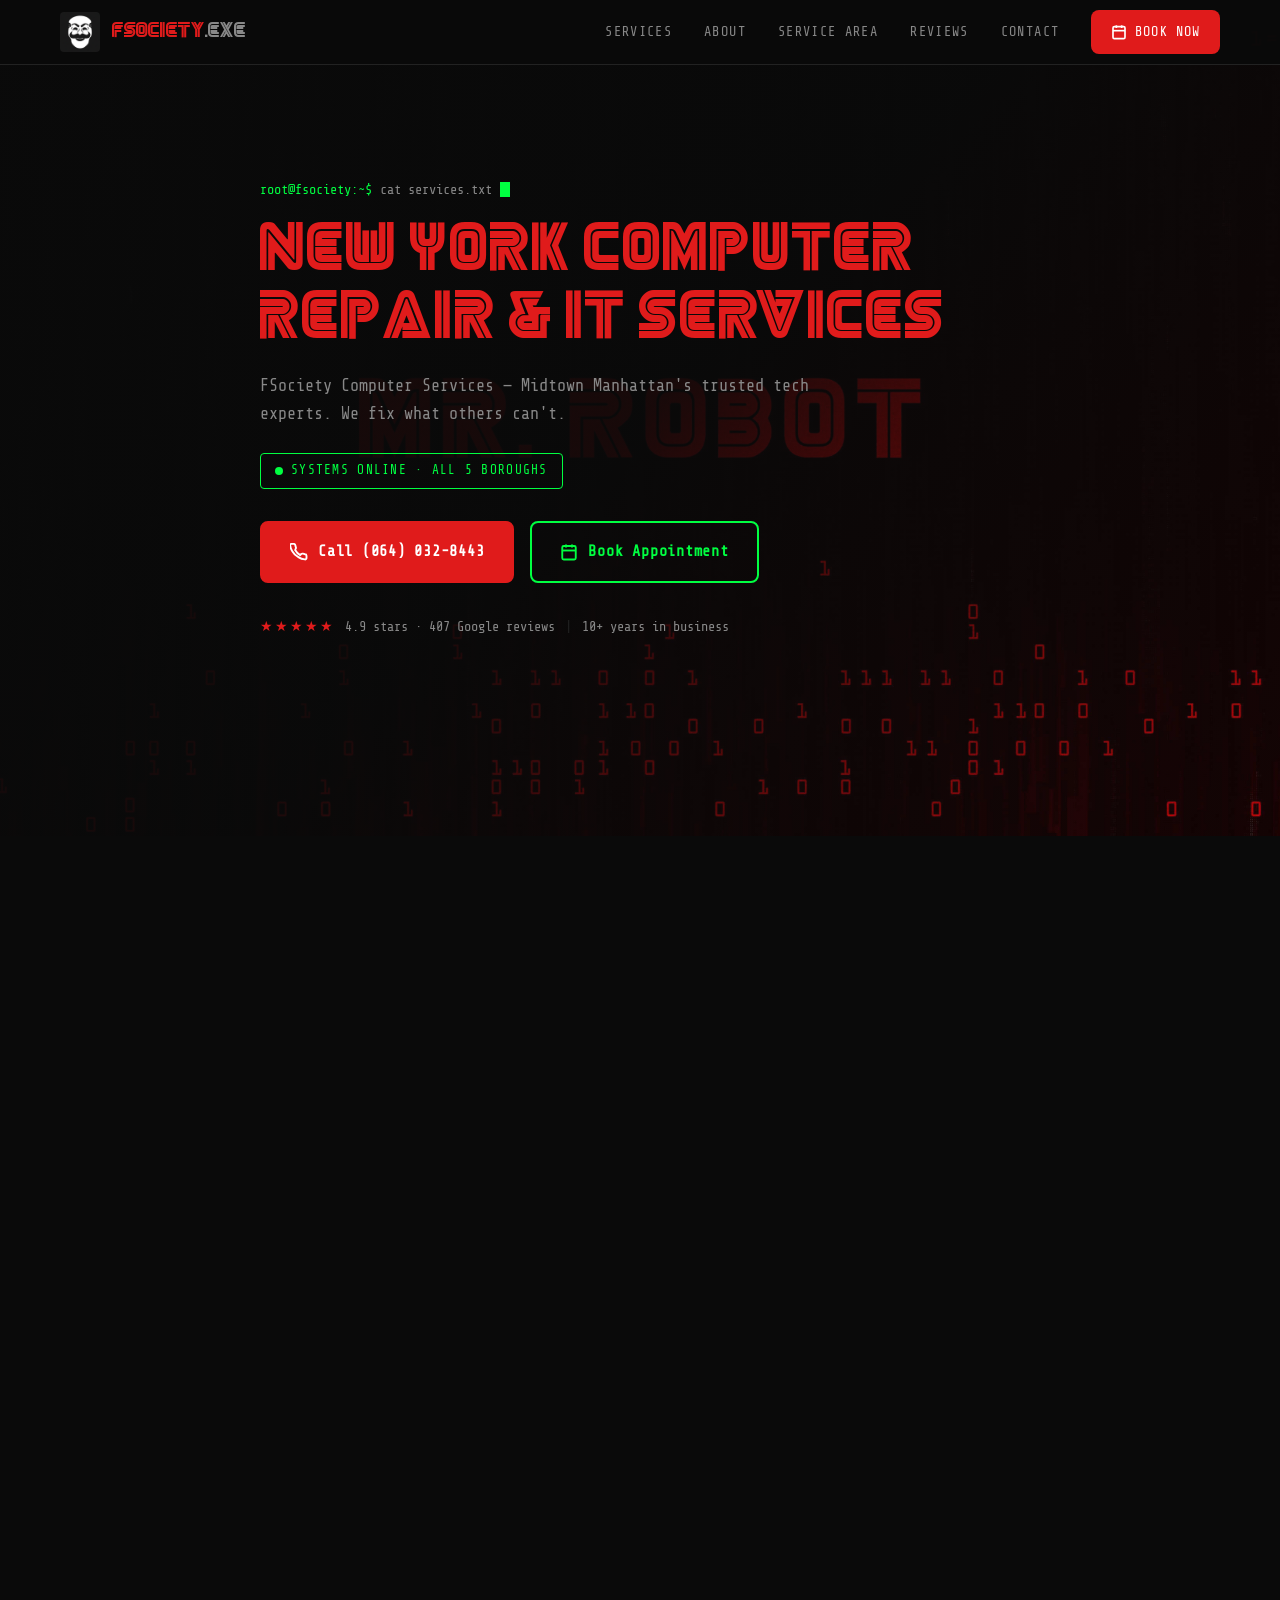
==== commit ffe0a212: "Update address and founding year in index.html" ====
--- a/index.html
+++ b/index.html
@@ -97,7 +97,7 @@
   "url": "https://notplatypus.github.io/fsociety/",
   "address": {
     "@type": "PostalAddress",
-    "streetAddress": "135 East 57th Street",
+    "streetAddress": "701 Lexington Avenue",
     "addressLocality": "New York",
     "addressRegion": "NY",
     "postalCode": "10022",
@@ -126,7 +126,7 @@
   ],
   "priceRange": "$$",
   "foundingDate": "2015",
-  "hasMap": "https://maps.google.com/maps?q=135+East+57th+Street,+New+York,+NY+10022"
+  "hasMap": "https://maps.google.com/maps?q=701+Lexington+Avenue,+New+York,+NY+10022"
 }
 </script>
 </head>
@@ -313,7 +313,7 @@
     <div class="section-header">
       <div class="terminal-line small"><span class="green">//</span> SERVICE_AREA</div>
       <h2>We Come to You</h2>
-      <p class="section-sub">In-store at 135 East 57th Street, or on-site anywhere in NYC</p>
+      <p class="section-sub">In-store at 701 Lexington Avenue, or on-site anywhere in NYC</p>
     </div>
     <div class="area-grid">
       <div class="boroughs">
@@ -349,7 +349,7 @@
           </div>
           <div class="info-row">
             <svg width="16" height="16" viewBox="0 0 24 24" fill="none" stroke="var(--green)" stroke-width="2" aria-hidden="true"><path d="M21 10c0 7-9 13-9 13s-9-6-9-13a9 9 0 0118 0z"/><circle cx="12" cy="10" r="3"/></svg>
-            <span>135 East 57th Street, NY 10022</span>
+            <span>701 Lexington Avenue, NY 10022</span>
           </div>
         </div>
       </div>
@@ -357,7 +357,7 @@
         <div style="height:400px;overflow:hidden;border-radius:var(--radius);border:1px solid var(--border);">
           <iframe
             title="FSociety Computer Services location map"
-            src="https://maps.google.com/maps?q=135+East+57th+Street,+New+York,+NY+10022&output=embed"
+            src="https://maps.google.com/maps?q=701+Lexington+Avenue,+New+York,+NY+10022&output=embed"
             style="width:100%;height:100%;border:0;"
             loading="lazy"
             referrerpolicy="no-referrer-when-downgrade"
@@ -440,7 +440,7 @@
           <svg width="20" height="20" viewBox="0 0 24 24" fill="none" stroke="var(--primary)" stroke-width="2" aria-hidden="true"><path d="M21 10c0 7-9 13-9 13s-9-6-9-13a9 9 0 0118 0z"/><circle cx="12" cy="10" r="3"/></svg>
           <div>
             <div class="contact-label">Address</div>
-            <span class="contact-value">135 East 57th Street<br>New York, NY 10022</span>
+            <span class="contact-value">701 Lexington Avenue<br>New York, NY 10022</span>
           </div>
         </div>
         <div class="contact-item">
@@ -516,7 +516,7 @@
       <ul>
         <li><a href="tel:+10640328443">(064) 032-8443</a></li>
         <li><a href="mailto:mastermind407.fsociety@gmail.com">mastermind407.fsociety@gmail.com</a></li>
-        <li>135 East 57th Street<br>New York, NY 10022</li>
+        <li>701 Lexington Avenue<br>New York, NY 10022</li>
         <li>Mon–Fri 9:00 AM – 7:00 PM</li>
       </ul>
     </div>
@@ -531,7 +531,7 @@
   </div>
   <div class="footer-bottom">
     <div class="container">
-      <span>© 2025 FSociety Computer Services · New York, NY 10022</span>
+      <span>© 2026 FSociety Computer Services · New York, NY 10022</span>
       <a href="privacy-policy.html">Privacy Policy</a>
     </div>
   </div>
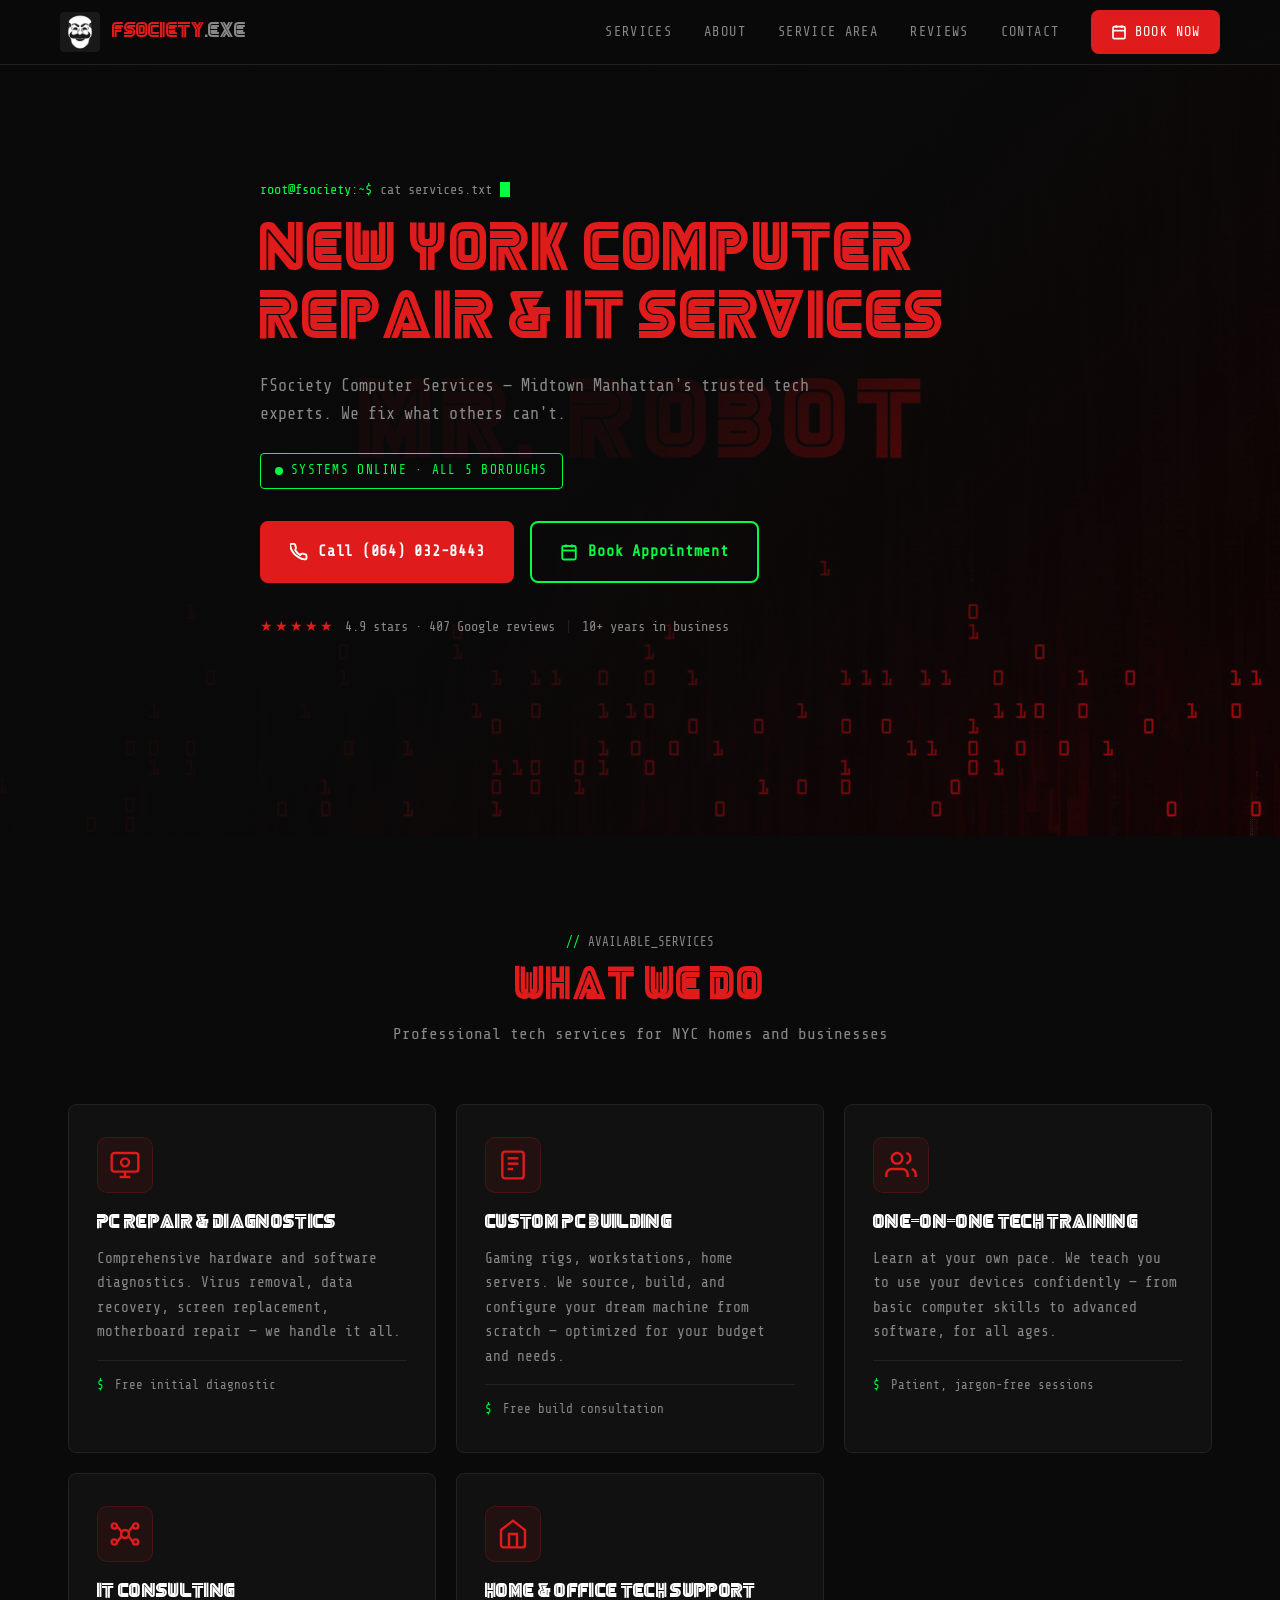
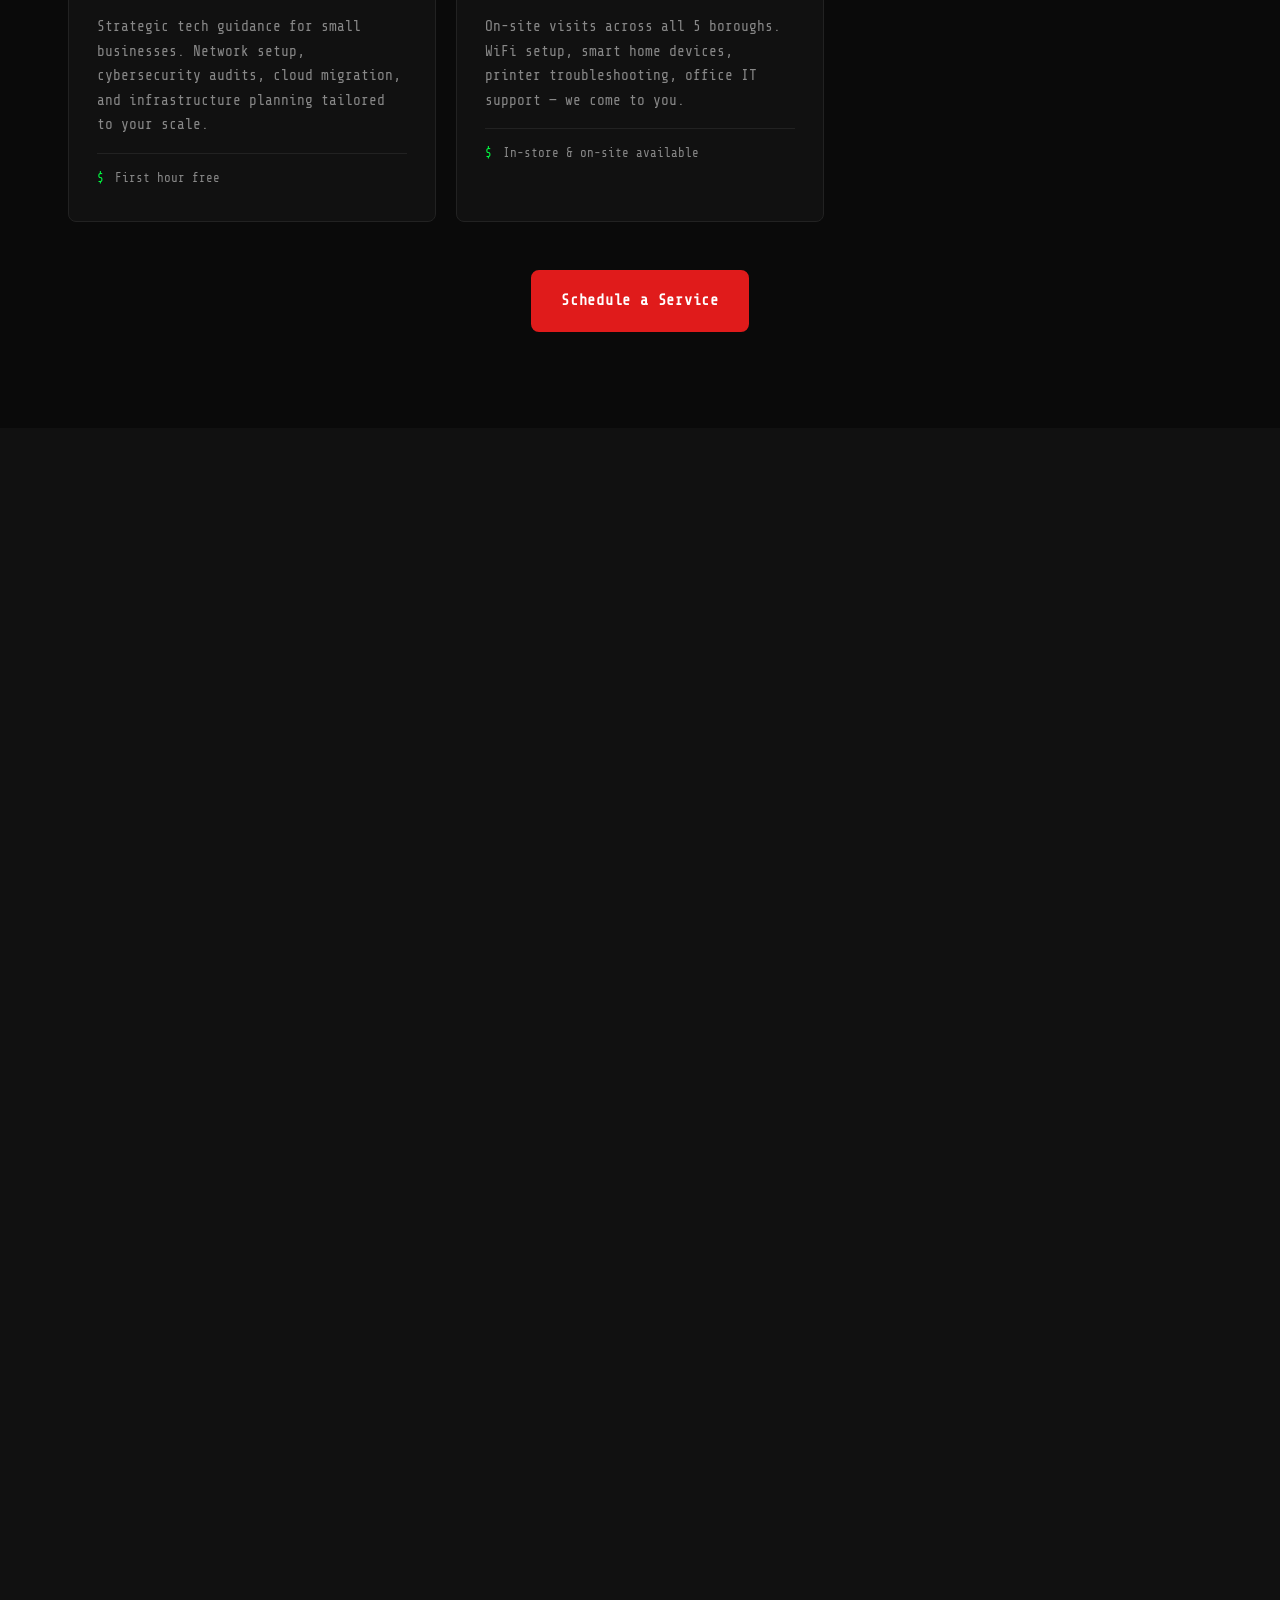
==== commit 0d82efe9: "Update logo link to point to GitHub Pages" ====
--- a/index.html
+++ b/index.html
@@ -135,7 +135,7 @@
 <!-- HEADER -->
 <header id="header">
   <div class="header-inner">
-    <a href="/" class="nav-logo" aria-label="FSociety Computer Services home">
+    <a href="https://notplatypus.github.io/fsociety/" class="nav-logo" aria-label="FSociety Computer Services home">
       <img src="android-chrome-192x192.png" alt="FSociety logo" width="40" height="40">
       <span>FSociety<span style="color:var(--text-muted);">.exe</span></span>
     </a>
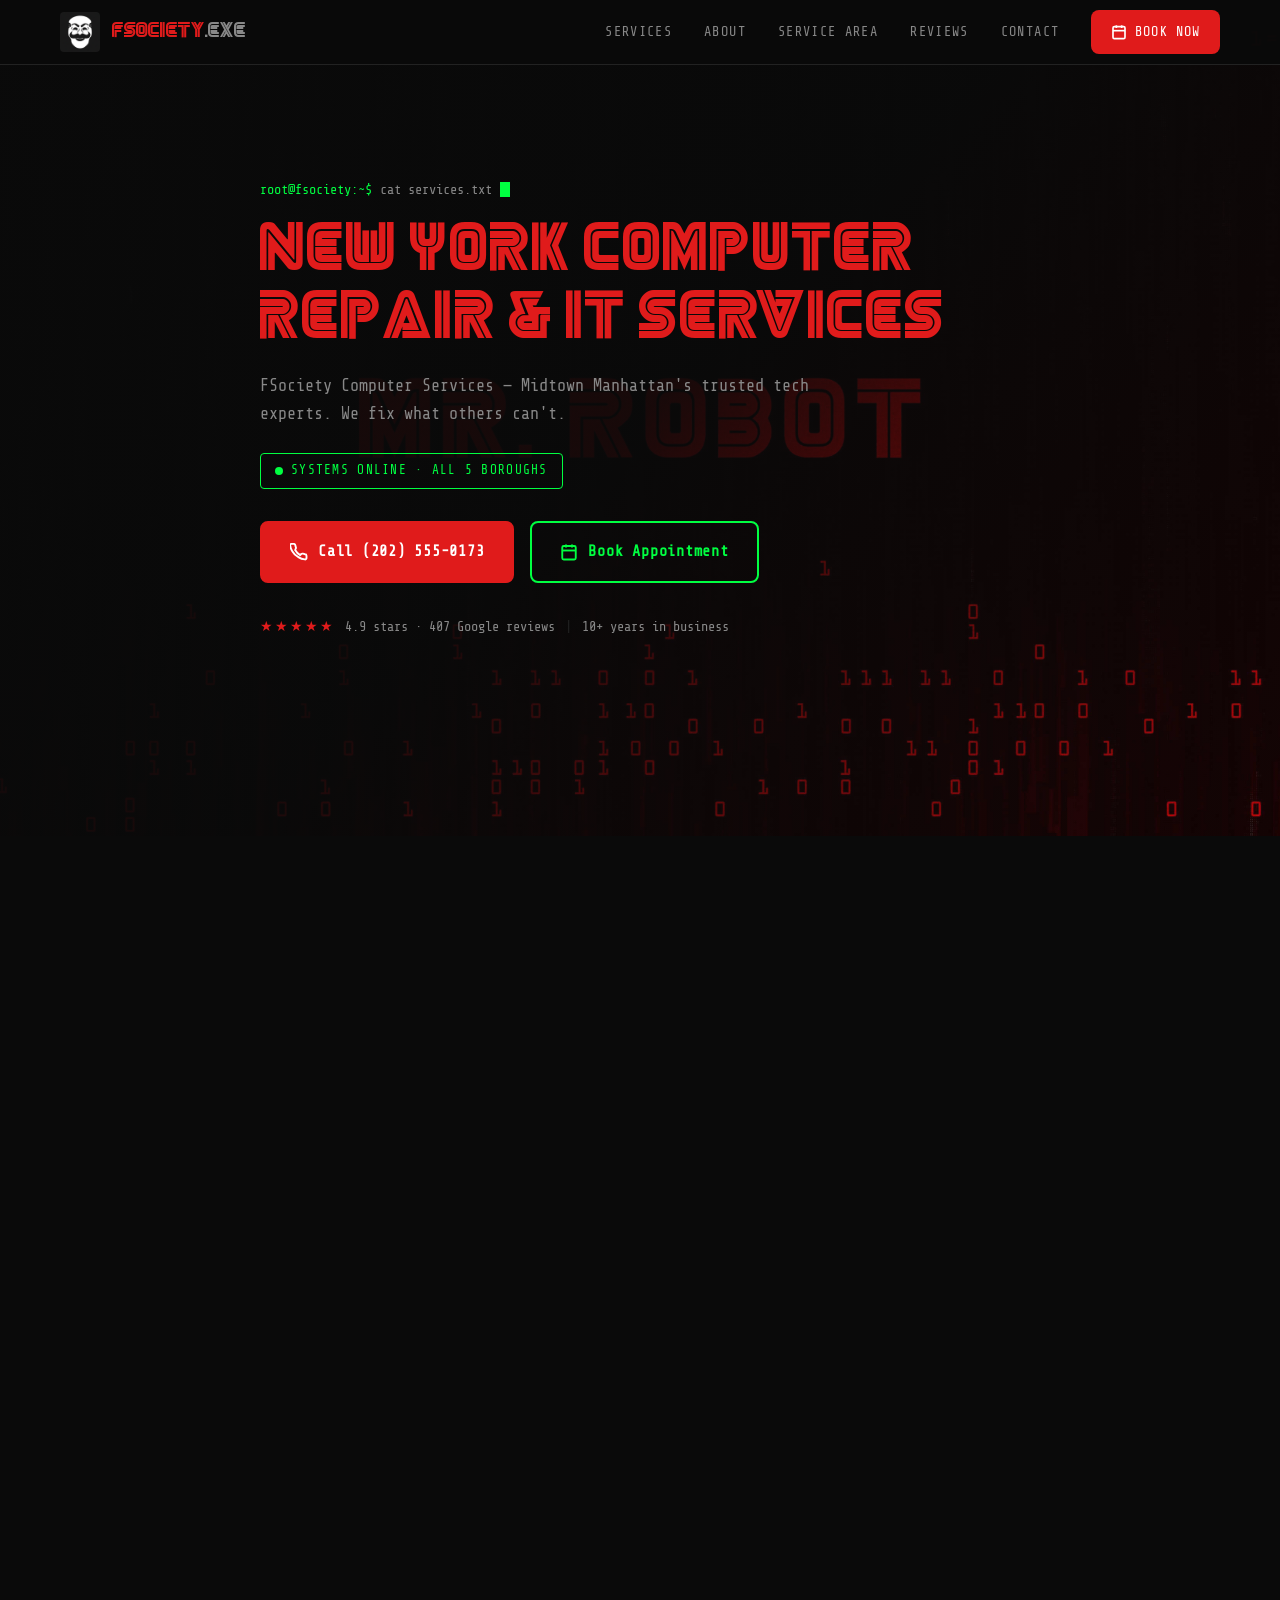
==== commit b5621ee7: "Update index.html" ====
--- a/index.html
+++ b/index.html
@@ -4,7 +4,7 @@
 <meta charset="UTF-8">
 <meta name="viewport" content="width=device-width, initial-scale=1">
 <title>New York Computer Repair & IT Services | FSociety Computer Services</title>
-<meta name="description" content="FSociety Computer Services offers expert PC repair, custom PC building, and IT support in New York, NY. Serving all 5 NYC boroughs since 2015. Call (064) 032-8443.">
+<meta name="description" content="FSociety Computer Services offers expert PC repair, custom PC building, and IT support in New York, NY. Serving all 5 NYC boroughs since 2015. Call (202) 555-0173.">
 <link rel="canonical" href="https://notplatypus.github.io/fsociety/">
 <link rel="icon" href="favicon.ico">
 <link rel="apple-touch-icon" href="apple-touch-icon.png">
@@ -92,7 +92,7 @@
   "@type": "LocalBusiness",
   "name": "FSociety Computer Services",
   "description": "Expert PC repair, custom PC building, IT consulting, and tech support in New York, NY. Serving all 5 NYC boroughs.",
-  "telephone": "(064) 032-8443",
+  "telephone": "(202) 555-0173",
   "email": "mastermind407.fsociety@gmail.com",
   "url": "https://notplatypus.github.io/fsociety/",
   "address": {
@@ -187,9 +187,9 @@
       </div>
     </div>
     <div class="hero-cta">
-      <a href="tel:+10640328443" class="btn btn-primary">
+      <a href="tel:+12025550173" class="btn btn-primary">
         <svg width="18" height="18" viewBox="0 0 24 24" fill="none" stroke="currentColor" stroke-width="2.5" aria-hidden="true"><path d="M22 16.92v3a2 2 0 01-2.18 2 19.79 19.79 0 01-8.63-3.07A19.5 19.5 0 013.07 11 19.79 19.79 0 01.1 2.38a2 2 0 012-1.17h3a2 2 0 012 1.72c.13 1 .37 1.97.74 2.9a2 2 0 01-.45 2.11L6.91 9.4a16 16 0 006.69 6.69l1.38-1.38a2 2 0 012.11-.45c.93.37 1.9.61 2.9.74A2 2 0 0122 16.92z"/></svg>
-        Call (064) 032-8443
+        Call (202) 555-0173
       </a>
       <a href="https://fsociety-backend.onrender.com/booking.html" class="btn btn-outline" target="_blank" rel="noopener">
         <svg width="18" height="18" viewBox="0 0 24 24" fill="none" stroke="currentColor" stroke-width="2.5" aria-hidden="true"><rect x="3" y="4" width="18" height="18" rx="2"/><line x1="16" y1="2" x2="16" y2="6"/><line x1="8" y1="2" x2="8" y2="6"/><line x1="3" y1="10" x2="21" y2="10"/></svg>
@@ -298,7 +298,7 @@
             <span class="stat-label">NYC Boroughs</span>
           </div>
         </div>
-        <a href="tel:+10640328443" class="btn btn-primary" style="margin-top:8px;">
+        <a href="tel:+12025550173" class="btn btn-primary" style="margin-top:8px;">
           <svg width="18" height="18" viewBox="0 0 24 24" fill="none" stroke="currentColor" stroke-width="2.5" aria-hidden="true"><path d="M22 16.92v3a2 2 0 01-2.18 2 19.79 19.79 0 01-8.63-3.07A19.5 19.5 0 013.07 11 19.79 19.79 0 01.1 2.38a2 2 0 012-1.17h3a2 2 0 012 1.72c.13 1 .37 1.97.74 2.9a2 2 0 01-.45 2.11L6.91 9.4a16 16 0 006.69 6.69l1.38-1.38a2 2 0 012.11-.45c.93.37 1.9.61 2.9.74A2 2 0 0122 16.92z"/></svg>
           Call Us Now
         </a>
@@ -426,7 +426,7 @@
           <svg width="20" height="20" viewBox="0 0 24 24" fill="none" stroke="var(--primary)" stroke-width="2" aria-hidden="true"><path d="M22 16.92v3a2 2 0 01-2.18 2 19.79 19.79 0 01-8.63-3.07A19.5 19.5 0 013.07 11 19.79 19.79 0 01.1 2.38a2 2 0 012-1.17h3a2 2 0 012 1.72c.13 1 .37 1.97.74 2.9a2 2 0 01-.45 2.11L6.91 9.4a16 16 0 006.69 6.69l1.38-1.38a2 2 0 012.11-.45c.93.37 1.9.61 2.9.74A2 2 0 0122 16.92z"/></svg>
           <div>
             <div class="contact-label">Phone</div>
-            <a href="tel:+10640328443" class="contact-value">(064) 032-8443</a>
+            <a href="tel:+12025550173" class="contact-value">(202) 555-0173</a>
           </div>
         </div>
         <div class="contact-item">
@@ -489,7 +489,7 @@
         <svg width="18" height="18" viewBox="0 0 24 24" fill="none" stroke="currentColor" stroke-width="2.5" aria-hidden="true"><rect x="3" y="4" width="18" height="18" rx="2"/><line x1="16" y1="2" x2="16" y2="6"/><line x1="8" y1="2" x2="8" y2="6"/><line x1="3" y1="10" x2="21" y2="10"/></svg>
         Book Appointment
       </a>
-      <a href="tel:+10640328443" class="btn btn-outline">Call to Talk First</a>
+      <a href="tel:+12025550173" class="btn btn-outline">Call to Talk First</a>
     </div>
   </div>
 </section>
@@ -514,7 +514,7 @@
     <div class="footer-col">
       <h4>Contact</h4>
       <ul>
-        <li><a href="tel:+10640328443">(064) 032-8443</a></li>
+        <li><a href="tel:+12025550173">(202) 555-0173</a></li>
         <li><a href="mailto:mastermind407.fsociety@gmail.com">mastermind407.fsociety@gmail.com</a></li>
         <li>701 Lexington Avenue<br>New York, NY 10022</li>
         <li>Mon–Fri 9:00 AM – 7:00 PM</li>
@@ -539,7 +539,7 @@
 
 <!-- MOBILE STICKY CTA BAR -->
 <div class="mobile-cta-bar" role="complementary" aria-label="Quick contact">
-  <a href="tel:+10640328443" class="mobile-cta-btn mobile-cta-call">
+  <a href="tel:+12025550173" class="mobile-cta-btn mobile-cta-call">
     <svg width="18" height="18" viewBox="0 0 24 24" fill="none" stroke="currentColor" stroke-width="2.5" aria-hidden="true"><path d="M22 16.92v3a2 2 0 01-2.18 2 19.79 19.79 0 01-8.63-3.07A19.5 19.5 0 013.07 11 19.79 19.79 0 01.1 2.38a2 2 0 012-1.17h3a2 2 0 012 1.72c.13 1 .37 1.97.74 2.9a2 2 0 01-.45 2.11L6.91 9.4a16 16 0 006.69 6.69l1.38-1.38a2 2 0 012.11-.45c.93.37 1.9.61 2.9.74A2 2 0 0122 16.92z"/></svg>
     Call Now
   </a>
